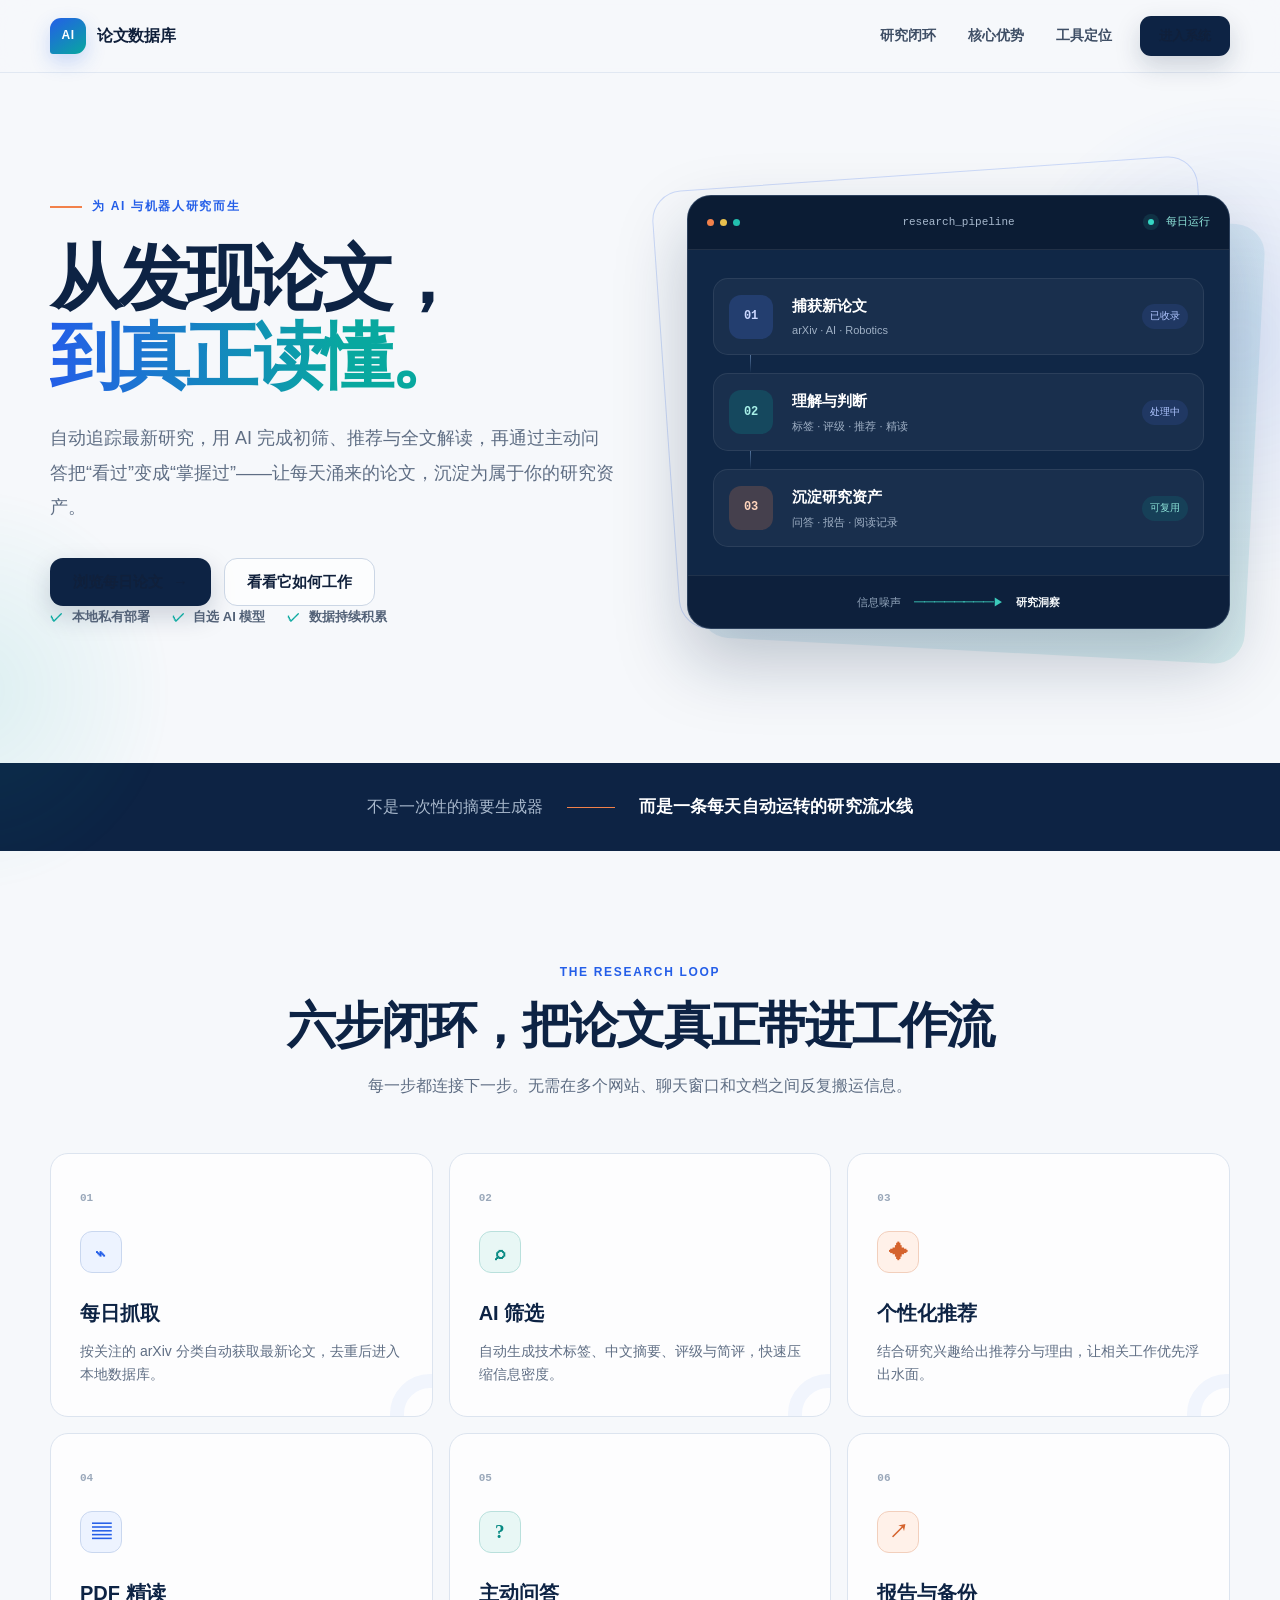
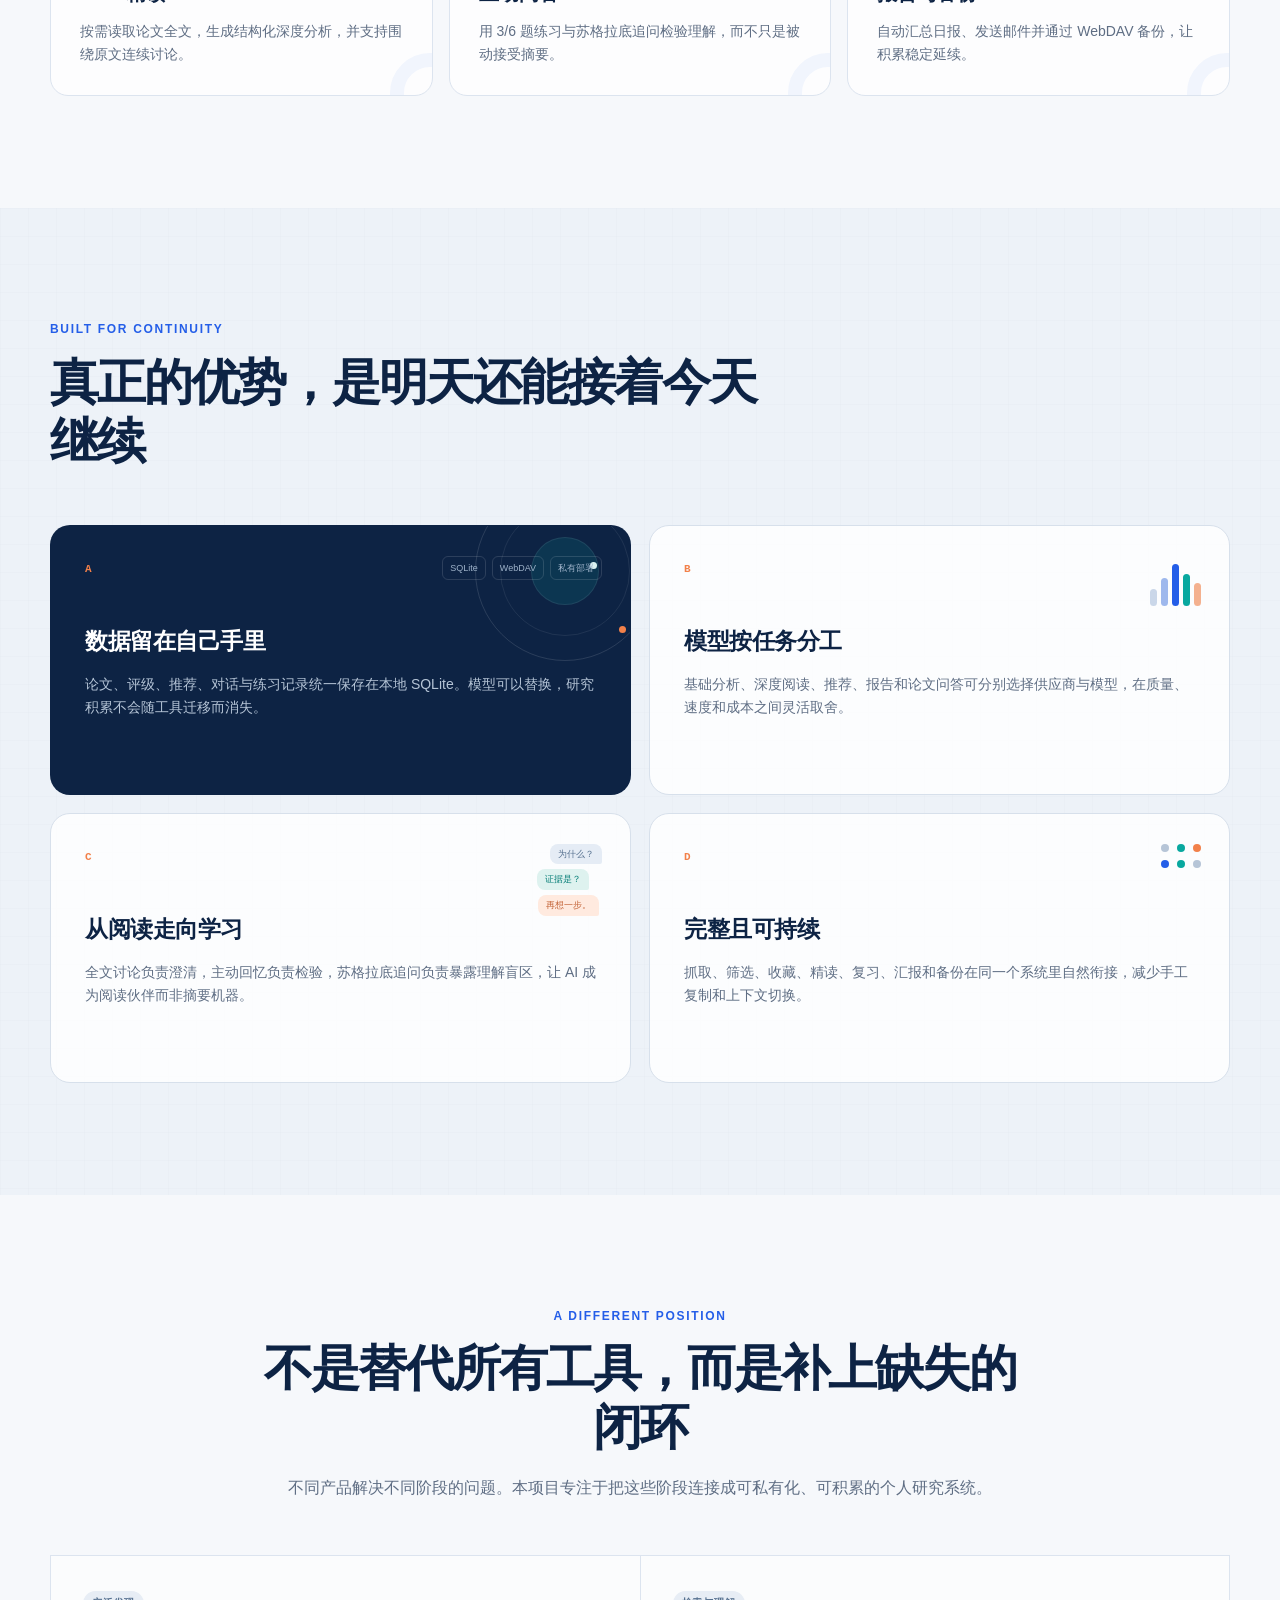
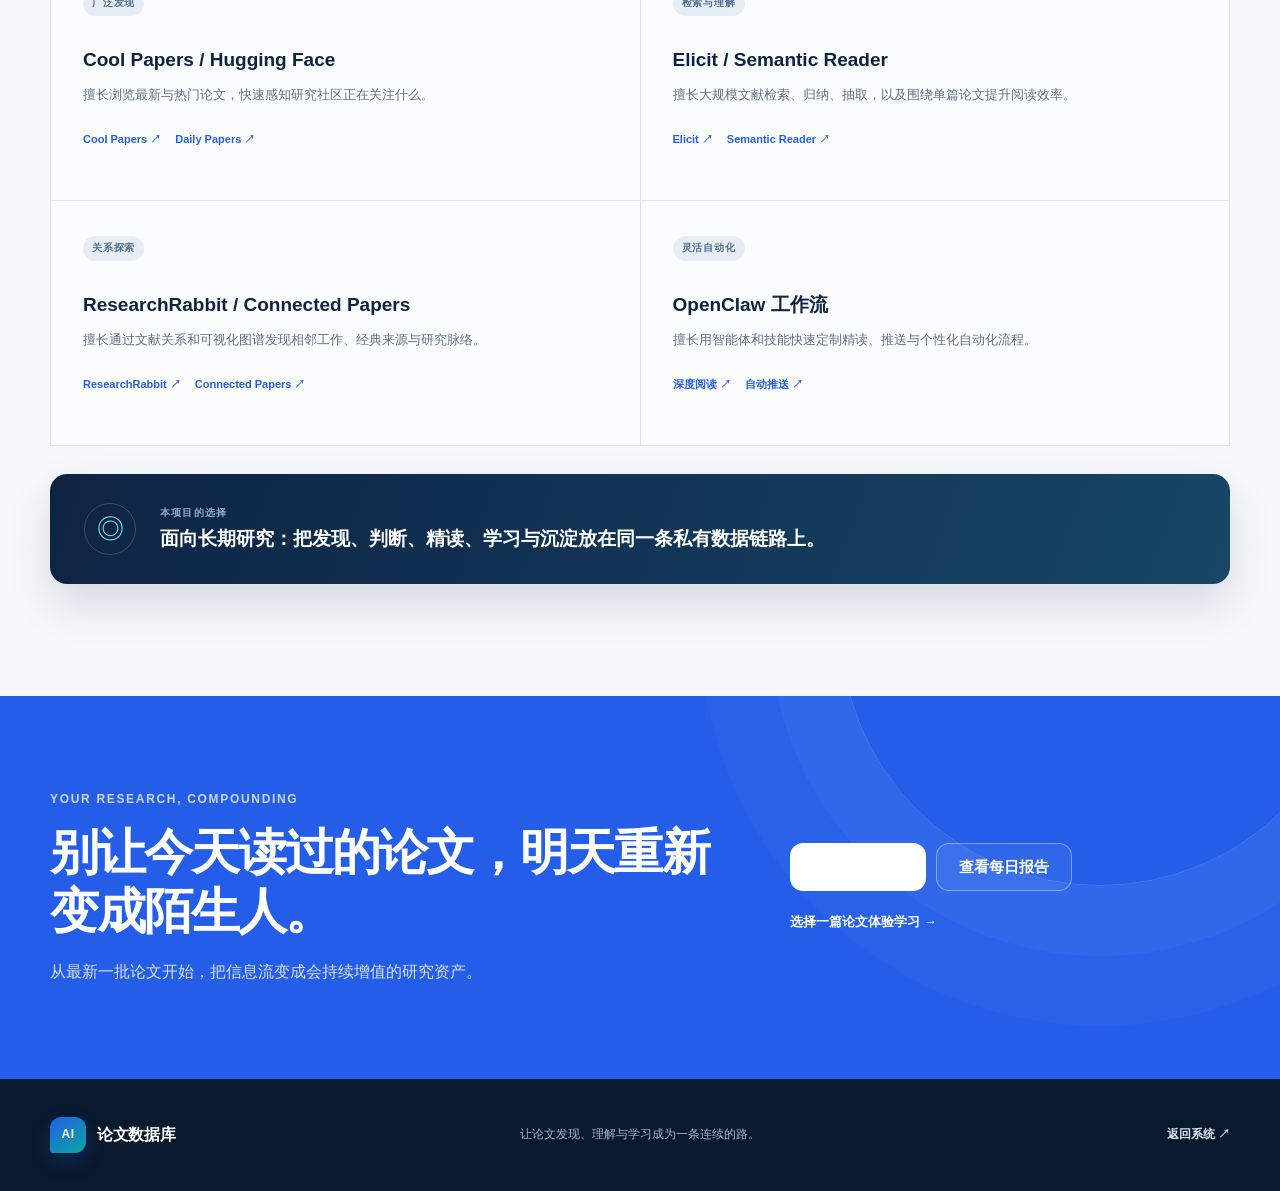
==== templates/about.html @ 701b0af3 "新增双版本项目宣传页" ====
<!DOCTYPE html>
<html lang="zh-CN">
<head>
    <meta charset="UTF-8">
    <meta name="viewport" content="width=device-width, initial-scale=1.0">
    <meta name="description" content="AI 论文数据库：从每日论文发现、AI 筛选到 PDF 精读与主动学习的私有研究工作流。">
    <title>项目介绍 - AI 论文数据库</title>
    <link rel="stylesheet" href="/static/promo.css">
</head>
<body class="promo-body promo-public">
    <a class="promo-skip-link" href="#promo-main">跳到主要内容</a>
    <div class="promo-ambient promo-ambient-one" aria-hidden="true"></div>
    <div class="promo-ambient promo-ambient-two" aria-hidden="true"></div>

    <header class="promo-topbar">
        <div class="promo-shell promo-topbar-inner">
            <a class="promo-brand" href="/" aria-label="返回 AI 论文数据库首页">
                <span class="promo-brand-mark" aria-hidden="true">AI</span>
                <span>论文数据库</span>
            </a>
            <nav class="promo-nav" aria-label="项目介绍导航">
                <a href="#workflow">研究闭环</a>
                <a href="#advantages">核心优势</a>
                <a href="#landscape">工具定位</a>
            </nav>
            <a class="promo-button promo-button-small promo-button-primary" href="/">进入系统</a>
        </div>
    </header>

    <main id="promo-main">
        <section class="promo-hero promo-shell">
            <div class="promo-hero-copy">
                <p class="promo-eyebrow"><span></span> 为 AI 与机器人研究而生</p>
                <h1>从发现论文，<br><span>到真正读懂。</span></h1>
                <p class="promo-hero-lead">
                    自动追踪最新研究，用 AI 完成初筛、推荐与全文解读，再通过主动问答把“看过”变成“掌握过”——让每天涌来的论文，沉淀为属于你的研究资产。
                </p>
                <div class="promo-actions">
                    <a class="promo-button promo-button-primary" href="/">浏览每日论文 <span aria-hidden="true">→</span></a>
                    <a class="promo-button promo-button-ghost" href="#workflow">看看它如何工作</a>
                </div>
                <ul class="promo-proof-list" aria-label="项目特点">
                    <li><span aria-hidden="true">✓</span> 本地私有部署</li>
                    <li><span aria-hidden="true">✓</span> 自选 AI 模型</li>
                    <li><span aria-hidden="true">✓</span> 数据持续积累</li>
                </ul>
            </div>

            <div class="promo-hero-visual" aria-label="论文从信息流转化为研究资产的流程示意图">
                <div class="promo-console">
                    <div class="promo-console-head">
                        <span class="promo-console-dots" aria-hidden="true"><i></i><i></i><i></i></span>
                        <span>research_pipeline</span>
                        <span class="promo-live"><i></i> 每日运行</span>
                    </div>
                    <div class="promo-console-body">
                        <div class="promo-signal-row">
                            <span class="promo-signal-icon">01</span>
                            <div><strong>捕获新论文</strong><small>arXiv · AI · Robotics</small></div>
                            <span class="promo-signal-state">已收录</span>
                        </div>
                        <div class="promo-flow-line" aria-hidden="true"></div>
                        <div class="promo-signal-row">
                            <span class="promo-signal-icon promo-signal-icon-teal">02</span>
                            <div><strong>理解与判断</strong><small>标签 · 评级 · 推荐 · 精读</small></div>
                            <span class="promo-signal-state">处理中</span>
                        </div>
                        <div class="promo-flow-line" aria-hidden="true"></div>
                        <div class="promo-signal-row">
                            <span class="promo-signal-icon promo-signal-icon-orange">03</span>
                            <div><strong>沉淀研究资产</strong><small>问答 · 报告 · 阅读记录</small></div>
                            <span class="promo-signal-state promo-signal-ready">可复用</span>
                        </div>
                    </div>
                    <div class="promo-console-foot">
                        <span>信息噪声</span>
                        <span class="promo-console-arrow" aria-hidden="true">━━━━━━━━▶</span>
                        <strong>研究洞察</strong>
                    </div>
                </div>
            </div>
        </section>

        <section class="promo-strip" aria-label="系统能力概览">
            <div class="promo-shell promo-strip-inner">
                <p>不是一次性的摘要生成器</p>
                <span aria-hidden="true"></span>
                <strong>而是一条每天自动运转的研究流水线</strong>
            </div>
        </section>

        <section class="promo-section promo-shell" id="workflow">
            <div class="promo-section-heading">
                <p class="promo-kicker">THE RESEARCH LOOP</p>
                <h2>六步闭环，把论文真正带进工作流</h2>
                <p>每一步都连接下一步。无需在多个网站、聊天窗口和文档之间反复搬运信息。</p>
            </div>
            <ol class="promo-workflow">
                <li class="promo-workflow-card">
                    <span class="promo-step-number">01</span>
                    <span class="promo-step-icon" aria-hidden="true">⌁</span>
                    <h3>每日抓取</h3>
                    <p>按关注的 arXiv 分类自动获取最新论文，去重后进入本地数据库。</p>
                </li>
                <li class="promo-workflow-card">
                    <span class="promo-step-number">02</span>
                    <span class="promo-step-icon" aria-hidden="true">⌕</span>
                    <h3>AI 筛选</h3>
                    <p>自动生成技术标签、中文摘要、评级与简评，快速压缩信息密度。</p>
                </li>
                <li class="promo-workflow-card">
                    <span class="promo-step-number">03</span>
                    <span class="promo-step-icon" aria-hidden="true">✦</span>
                    <h3>个性化推荐</h3>
                    <p>结合研究兴趣给出推荐分与理由，让相关工作优先浮出水面。</p>
                </li>
                <li class="promo-workflow-card">
                    <span class="promo-step-number">04</span>
                    <span class="promo-step-icon" aria-hidden="true">▤</span>
                    <h3>PDF 精读</h3>
                    <p>按需读取论文全文，生成结构化深度分析，并支持围绕原文连续讨论。</p>
                </li>
                <li class="promo-workflow-card">
                    <span class="promo-step-number">05</span>
                    <span class="promo-step-icon" aria-hidden="true">?</span>
                    <h3>主动问答</h3>
                    <p>用 3/6 题练习与苏格拉底追问检验理解，而不只是被动接受摘要。</p>
                </li>
                <li class="promo-workflow-card">
                    <span class="promo-step-number">06</span>
                    <span class="promo-step-icon" aria-hidden="true">↗</span>
                    <h3>报告与备份</h3>
                    <p>自动汇总日报、发送邮件并通过 WebDAV 备份，让积累稳定延续。</p>
                </li>
            </ol>
        </section>

        <section class="promo-section promo-section-tint" id="advantages">
            <div class="promo-shell">
                <div class="promo-section-heading promo-section-heading-left">
                    <p class="promo-kicker">BUILT FOR CONTINUITY</p>
                    <h2>真正的优势，是明天还能接着今天继续</h2>
                </div>
                <div class="promo-advantage-grid">
                    <article class="promo-advantage-card promo-advantage-featured">
                        <span class="promo-card-index">A</span>
                        <div class="promo-card-orbit" aria-hidden="true"><i></i><i></i><i></i></div>
                        <h3>数据留在自己手里</h3>
                        <p>论文、评级、推荐、对话与练习记录统一保存在本地 SQLite。模型可以替换，研究积累不会随工具迁移而消失。</p>
                        <div class="promo-mini-tags"><span>SQLite</span><span>WebDAV</span><span>私有部署</span></div>
                    </article>
                    <article class="promo-advantage-card">
                        <span class="promo-card-index">B</span>
                        <h3>模型按任务分工</h3>
                        <p>基础分析、深度阅读、推荐、报告和论文问答可分别选择供应商与模型，在质量、速度和成本之间灵活取舍。</p>
                        <div class="promo-meter" aria-hidden="true"><i></i><i></i><i></i><i></i><i></i></div>
                    </article>
                    <article class="promo-advantage-card">
                        <span class="promo-card-index">C</span>
                        <h3>从阅读走向学习</h3>
                        <p>全文讨论负责澄清，主动回忆负责检验，苏格拉底追问负责暴露理解盲区，让 AI 成为阅读伙伴而非摘要机器。</p>
                        <div class="promo-dialogue" aria-hidden="true"><span>为什么？</span><span>证据是？</span><span>再想一步。</span></div>
                    </article>
                    <article class="promo-advantage-card">
                        <span class="promo-card-index">D</span>
                        <h3>完整且可持续</h3>
                        <p>抓取、筛选、收藏、精读、复习、汇报和备份在同一个系统里自然衔接，减少手工复制和上下文切换。</p>
                        <div class="promo-loop-dots" aria-hidden="true"><i></i><i></i><i></i><i></i><i></i><i></i></div>
                    </article>
                </div>
            </div>
        </section>

        <section class="promo-section promo-shell" id="landscape">
            <div class="promo-section-heading">
                <p class="promo-kicker">A DIFFERENT POSITION</p>
                <h2>不是替代所有工具，而是补上缺失的闭环</h2>
                <p>不同产品解决不同阶段的问题。本项目专注于把这些阶段连接成可私有化、可积累的个人研究系统。</p>
            </div>
            <div class="promo-landscape-grid">
                <article class="promo-landscape-card">
                    <span class="promo-landscape-label">广泛发现</span>
                    <h3>Cool Papers / Hugging Face</h3>
                    <p>擅长浏览最新与热门论文，快速感知研究社区正在关注什么。</p>
                    <div class="promo-source-links">
                        <a href="https://github.com/bojone/papers.cool" target="_blank" rel="noopener noreferrer">Cool Papers ↗</a>
                        <a href="https://huggingface.co/papers" target="_blank" rel="noopener noreferrer">Daily Papers ↗</a>
                    </div>
                </article>
                <article class="promo-landscape-card">
                    <span class="promo-landscape-label">检索与理解</span>
                    <h3>Elicit / Semantic Reader</h3>
                    <p>擅长大规模文献检索、归纳、抽取，以及围绕单篇论文提升阅读效率。</p>
                    <div class="promo-source-links">
                        <a href="https://elicit.com/" target="_blank" rel="noopener noreferrer">Elicit ↗</a>
                        <a href="https://www.semanticscholar.org/product/semantic-reader" target="_blank" rel="noopener noreferrer">Semantic Reader ↗</a>
                    </div>
                </article>
                <article class="promo-landscape-card">
                    <span class="promo-landscape-label">关系探索</span>
                    <h3>ResearchRabbit / Connected Papers</h3>
                    <p>擅长通过文献关系和可视化图谱发现相邻工作、经典来源与研究脉络。</p>
                    <div class="promo-source-links">
                        <a href="https://www.researchrabbit.ai/features" target="_blank" rel="noopener noreferrer">ResearchRabbit ↗</a>
                        <a href="https://www.connectedpapers.com/about" target="_blank" rel="noopener noreferrer">Connected Papers ↗</a>
                    </div>
                </article>
                <article class="promo-landscape-card">
                    <span class="promo-landscape-label">灵活自动化</span>
                    <h3>OpenClaw 工作流</h3>
                    <p>擅长用智能体和技能快速定制精读、推送与个性化自动化流程。</p>
                    <div class="promo-source-links">
                        <a href="https://github.com/flashfoxer/openclaw-paper-reading" target="_blank" rel="noopener noreferrer">深度阅读 ↗</a>
                        <a href="https://github.com/henry-y/openclaw-paper-tools" target="_blank" rel="noopener noreferrer">自动推送 ↗</a>
                    </div>
                </article>
            </div>
            <div class="promo-positioning">
                <div class="promo-positioning-mark" aria-hidden="true">◎</div>
                <div>
                    <p>本项目的选择</p>
                    <h3>面向长期研究：把发现、判断、精读、学习与沉淀放在同一条私有数据链路上。</h3>
                </div>
            </div>
        </section>

        <section class="promo-final-cta">
            <div class="promo-shell promo-final-cta-inner">
                <div>
                    <p class="promo-kicker">YOUR RESEARCH, COMPOUNDING</p>
                    <h2>别让今天读过的论文，明天重新变成陌生人。</h2>
                    <p>从最新一批论文开始，把信息流变成会持续增值的研究资产。</p>
                </div>
                <div class="promo-final-actions">
                    <a class="promo-button promo-button-light" href="/">进入每日论文</a>
                    <a class="promo-button promo-button-outline-light" href="/reports">查看每日报告</a>
                    <a class="promo-text-link" href="/browse">选择一篇论文体验学习 <span aria-hidden="true">→</span></a>
                </div>
            </div>
        </section>
    </main>

    <footer class="promo-footer">
        <div class="promo-shell promo-footer-inner">
            <a class="promo-brand" href="/">
                <span class="promo-brand-mark" aria-hidden="true">AI</span>
                <span>论文数据库</span>
            </a>
            <p>让论文发现、理解与学习成为一条连续的路。</p>
            <a href="/">返回系统 <span aria-hidden="true">↗</span></a>
        </div>
    </footer>
</body>
</html>
---- static/promo.css ----
.promo-body {
    --promo-navy: #0d2344;
    --promo-blue: #245ee8;
    --promo-teal: #08a89f;
    --promo-orange: #f2814a;
    --promo-ink: #10203b;
    --promo-muted: #5f6e84;
    --promo-line: #dce4ef;
    --promo-paper: #f6f8fb;
    --promo-white: #ffffff;
    margin: 0;
    color: var(--promo-ink);
    background: var(--promo-paper);
    font-family: Inter, ui-sans-serif, -apple-system, BlinkMacSystemFont, "Segoe UI", "PingFang SC", "Microsoft YaHei", sans-serif;
    line-height: 1.65;
    -webkit-font-smoothing: antialiased;
    overflow-x: hidden;
    scroll-behavior: smooth;
}

.promo-body *,
.promo-body *::before,
.promo-body *::after {
    box-sizing: border-box;
}

.promo-body h1,
.promo-body h2,
.promo-body h3,
.promo-body p,
.promo-body ol,
.promo-body ul {
    margin-top: 0;
}

.promo-body a {
    color: inherit;
}

.promo-shell {
    width: min(1180px, calc(100% - 48px));
    margin-inline: auto;
}

.promo-skip-link {
    position: fixed;
    z-index: 100;
    top: 10px;
    left: 10px;
    padding: 10px 16px;
    border-radius: 10px;
    color: #fff;
    background: var(--promo-navy);
    transform: translateY(-160%);
    transition: transform 0.2s ease;
}

.promo-skip-link:focus {
    transform: translateY(0);
}

.promo-body a:focus-visible,
.promo-body button:focus-visible {
    outline: 3px solid rgba(36, 94, 232, 0.42);
    outline-offset: 3px;
}

.promo-ambient {
    position: absolute;
    z-index: 0;
    border-radius: 999px;
    pointer-events: none;
    filter: blur(4px);
}

.promo-ambient-one {
    width: 520px;
    height: 520px;
    top: 80px;
    right: -220px;
    background: radial-gradient(circle, rgba(36, 94, 232, 0.11), transparent 67%);
}

.promo-ambient-two {
    width: 420px;
    height: 420px;
    top: 480px;
    left: -240px;
    background: radial-gradient(circle, rgba(8, 168, 159, 0.10), transparent 68%);
}

.promo-topbar {
    position: sticky;
    z-index: 20;
    top: 0;
    border-bottom: 1px solid rgba(220, 228, 239, 0.82);
    background: rgba(246, 248, 251, 0.88);
    backdrop-filter: blur(16px);
}

.promo-topbar-inner {
    min-height: 72px;
    display: flex;
    align-items: center;
    justify-content: space-between;
    gap: 28px;
}

.promo-brand {
    display: inline-flex;
    align-items: center;
    gap: 11px;
    color: var(--promo-navy);
    text-decoration: none;
    font-size: 16px;
    font-weight: 800;
    letter-spacing: -0.02em;
}

.promo-brand-mark {
    display: grid;
    width: 36px;
    height: 36px;
    place-items: center;
    border-radius: 11px 11px 11px 3px;
    color: #fff;
    background: linear-gradient(145deg, var(--promo-blue), var(--promo-teal));
    box-shadow: 0 8px 20px rgba(36, 94, 232, 0.22);
    font-size: 12px;
    letter-spacing: 0.04em;
}

.promo-nav {
    display: flex;
    align-items: center;
    gap: 32px;
    margin-left: auto;
}

.promo-nav a {
    color: #3e4e65;
    text-decoration: none;
    font-size: 14px;
    font-weight: 650;
}

.promo-nav a:hover {
    color: var(--promo-blue);
}

.promo-button {
    display: inline-flex;
    min-height: 48px;
    align-items: center;
    justify-content: center;
    gap: 10px;
    padding: 0 22px;
    border: 1px solid transparent;
    border-radius: 13px;
    text-decoration: none;
    font-size: 15px;
    font-weight: 750;
    transition: transform 0.2s ease, box-shadow 0.2s ease, background 0.2s ease;
}

.promo-button:hover {
    transform: translateY(-2px);
}

.promo-button-small {
    min-height: 40px;
    padding-inline: 18px;
    border-radius: 11px;
    font-size: 13px;
}

.promo-button-primary {
    color: #fff;
    background: var(--promo-navy);
    box-shadow: 0 10px 26px rgba(13, 35, 68, 0.18);
}

.promo-button-primary:hover {
    background: #16345f;
    box-shadow: 0 14px 30px rgba(13, 35, 68, 0.24);
}

.promo-button-ghost {
    border-color: #cbd6e5;
    color: var(--promo-navy);
    background: rgba(255, 255, 255, 0.72);
}

.promo-button-ghost:hover {
    border-color: #aebfd5;
    background: #fff;
}

.promo-hero {
    position: relative;
    z-index: 1;
    min-height: 690px;
    display: grid;
    grid-template-columns: minmax(0, 1.02fr) minmax(420px, 0.98fr);
    align-items: center;
    gap: 72px;
    padding-block: 92px 104px;
}

.promo-eyebrow,
.promo-kicker {
    color: var(--promo-blue);
    font-size: 12px;
    font-weight: 850;
    letter-spacing: 0.14em;
    text-transform: uppercase;
}

.promo-eyebrow {
    display: flex;
    align-items: center;
    gap: 10px;
    margin-bottom: 24px;
}

.promo-eyebrow span {
    width: 32px;
    height: 2px;
    background: var(--promo-orange);
}

.promo-hero h1 {
    margin-bottom: 26px;
    color: var(--promo-navy);
    font-size: clamp(48px, 5.6vw, 78px);
    line-height: 1.08;
    letter-spacing: -0.055em;
}

.promo-hero h1 span {
    color: transparent;
    background: linear-gradient(92deg, var(--promo-blue), var(--promo-teal) 72%);
    background-clip: text;
    -webkit-background-clip: text;
}

.promo-hero-lead {
    max-width: 630px;
    margin-bottom: 34px;
    color: var(--promo-muted);
    font-size: 18px;
    line-height: 1.9;
}

.promo-actions {
    display: flex;
    flex-wrap: wrap;
    gap: 13px;
}

.promo-proof-list {
    display: flex;
    flex-wrap: wrap;
    gap: 22px;
    margin: 28px 0 0;
    padding: 0;
    color: #526177;
    list-style: none;
    font-size: 13px;
    font-weight: 650;
}

.promo-proof-list span {
    margin-right: 5px;
    color: var(--promo-teal);
}

.promo-hero-visual {
    position: relative;
}

.promo-hero-visual::before,
.promo-hero-visual::after {
    content: "";
    position: absolute;
    z-index: -1;
    border-radius: 30px;
    transform: rotate(-4deg);
}

.promo-hero-visual::before {
    inset: -22px 18px 18px -22px;
    border: 1px solid rgba(36, 94, 232, 0.20);
}

.promo-hero-visual::after {
    inset: 16px -25px -21px 22px;
    background: linear-gradient(140deg, rgba(36, 94, 232, 0.08), rgba(8, 168, 159, 0.12));
    transform: rotate(3deg);
}

.promo-console {
    overflow: hidden;
    border: 1px solid rgba(255, 255, 255, 0.12);
    border-radius: 24px;
    color: #fff;
    background: #102746;
    box-shadow: 0 32px 70px rgba(13, 35, 68, 0.25);
}

.promo-console-head {
    min-height: 54px;
    display: grid;
    grid-template-columns: 1fr auto 1fr;
    align-items: center;
    padding: 0 19px;
    border-bottom: 1px solid rgba(255, 255, 255, 0.09);
    color: #a8b9ce;
    background: #0b1c34;
    font-family: ui-monospace, SFMono-Regular, Menlo, Consolas, monospace;
    font-size: 11px;
}

.promo-console-dots {
    display: flex;
    gap: 6px;
}

.promo-console-dots i {
    width: 7px;
    height: 7px;
    border-radius: 50%;
    background: #f2814a;
}

.promo-console-dots i:nth-child(2) { background: #e8c04e; }
.promo-console-dots i:nth-child(3) { background: #22bfae; }

.promo-live {
    justify-self: end;
    color: #8ee3d9;
}

.promo-live i {
    display: inline-block;
    width: 6px;
    height: 6px;
    margin-right: 5px;
    border-radius: 50%;
    background: #35d6c3;
    box-shadow: 0 0 0 5px rgba(53, 214, 195, 0.11);
    animation: promo-pulse 2s ease-out infinite;
}

@keyframes promo-pulse {
    50% { box-shadow: 0 0 0 9px rgba(53, 214, 195, 0); }
}

.promo-console-body {
    padding: 28px 25px;
}

.promo-signal-row {
    display: grid;
    grid-template-columns: 48px 1fr auto;
    align-items: center;
    gap: 15px;
    padding: 15px;
    border: 1px solid rgba(255, 255, 255, 0.08);
    border-radius: 15px;
    background: rgba(255, 255, 255, 0.04);
}

.promo-signal-icon {
    display: grid;
    width: 44px;
    height: 44px;
    place-items: center;
    border-radius: 12px;
    color: #cbd8ff;
    background: rgba(76, 119, 243, 0.20);
    font-family: ui-monospace, monospace;
    font-size: 12px;
    font-weight: 800;
}

.promo-signal-icon-teal { color: #a8f0e8; background: rgba(8, 168, 159, 0.20); }
.promo-signal-icon-orange { color: #ffd5bd; background: rgba(242, 129, 74, 0.20); }

.promo-signal-row strong,
.promo-signal-row small {
    display: block;
}

.promo-signal-row strong {
    margin-bottom: 3px;
    font-size: 15px;
}

.promo-signal-row small {
    color: #9fb0c5;
    font-size: 11px;
}

.promo-signal-state {
    padding: 4px 8px;
    border-radius: 999px;
    color: #afc5ff;
    background: rgba(76, 119, 243, 0.13);
    font-size: 10px;
}

.promo-signal-ready {
    color: #8ee3d9;
    background: rgba(8, 168, 159, 0.14);
}

.promo-flow-line {
    width: 1px;
    height: 18px;
    margin-left: 37px;
    background: linear-gradient(#53739c, transparent);
}

.promo-console-foot {
    display: flex;
    align-items: center;
    justify-content: center;
    gap: 13px;
    padding: 17px 20px;
    border-top: 1px solid rgba(255, 255, 255, 0.08);
    color: #93a6bc;
    background: rgba(5, 17, 34, 0.28);
    font-size: 11px;
}

.promo-console-foot strong { color: #f7fafc; }
.promo-console-arrow { color: #3ccabb; letter-spacing: -0.1em; }

.promo-strip {
    color: #fff;
    background: var(--promo-navy);
}

.promo-strip-inner {
    min-height: 88px;
    display: flex;
    align-items: center;
    justify-content: center;
    gap: 24px;
    text-align: center;
}

.promo-strip-inner p { margin-bottom: 0; color: #a9b9cd; }
.promo-strip-inner span { width: 48px; height: 1px; background: var(--promo-orange); }
.promo-strip-inner strong { font-size: 17px; letter-spacing: 0.01em; }

.promo-section {
    padding-block: 112px;
}

.promo-section-tint {
    position: relative;
    background: #edf2f8;
}

.promo-section-tint::before {
    content: "";
    position: absolute;
    inset: 0;
    opacity: 0.38;
    background-image: linear-gradient(rgba(13, 35, 68, 0.035) 1px, transparent 1px), linear-gradient(90deg, rgba(13, 35, 68, 0.035) 1px, transparent 1px);
    background-size: 28px 28px;
    pointer-events: none;
}

.promo-section-tint > .promo-shell { position: relative; }

.promo-section-heading {
    max-width: 760px;
    margin: 0 auto 54px;
    text-align: center;
}

.promo-section-heading-left {
    max-width: 720px;
    margin-left: 0;
    text-align: left;
}

.promo-kicker {
    margin-bottom: 13px;
}

.promo-section-heading h2,
.promo-final-cta h2 {
    margin-bottom: 18px;
    color: var(--promo-navy);
    font-size: clamp(32px, 4vw, 49px);
    line-height: 1.2;
    letter-spacing: -0.04em;
}

.promo-section-heading > p:last-child {
    margin-bottom: 0;
    color: var(--promo-muted);
    font-size: 16px;
}

.promo-workflow {
    display: grid;
    grid-template-columns: repeat(3, 1fr);
    gap: 16px;
    margin: 0;
    padding: 0;
    list-style: none;
    counter-reset: promo-step;
}

.promo-workflow-card {
    position: relative;
    min-height: 255px;
    overflow: hidden;
    padding: 29px;
    border: 1px solid var(--promo-line);
    border-radius: 18px;
    background: rgba(255, 255, 255, 0.78);
    transition: transform 0.2s ease, border-color 0.2s ease, box-shadow 0.2s ease;
}

.promo-workflow-card:hover {
    z-index: 1;
    border-color: rgba(36, 94, 232, 0.32);
    transform: translateY(-5px);
    box-shadow: 0 18px 38px rgba(27, 53, 87, 0.09);
}

.promo-workflow-card::after {
    content: "";
    position: absolute;
    width: 80px;
    height: 80px;
    right: -38px;
    bottom: -38px;
    border: 14px solid rgba(36, 94, 232, 0.05);
    border-radius: 50%;
}

.promo-step-number {
    color: #9aa8ba;
    font-family: ui-monospace, SFMono-Regular, Menlo, monospace;
    font-size: 11px;
    font-weight: 750;
}

.promo-step-icon {
    display: grid;
    width: 42px;
    height: 42px;
    margin: 22px 0 24px;
    place-items: center;
    border: 1px solid #c9d7ef;
    border-radius: 12px;
    color: var(--promo-blue);
    background: #edf3ff;
    font-family: Georgia, serif;
    font-size: 19px;
    font-weight: 700;
}

.promo-workflow-card:nth-child(3n+2) .promo-step-icon { color: #078a83; border-color: #b9e0dc; background: #e8f7f5; }
.promo-workflow-card:nth-child(3n) .promo-step-icon { color: #d5632d; border-color: #f2cfbc; background: #fff1e9; }

.promo-workflow-card h3 {
    margin-bottom: 10px;
    color: var(--promo-navy);
    font-size: 20px;
}

.promo-workflow-card p {
    margin-bottom: 0;
    color: var(--promo-muted);
    font-size: 14px;
}

.promo-advantage-grid {
    display: grid;
    grid-template-columns: repeat(2, 1fr);
    gap: 18px;
}

.promo-advantage-card {
    position: relative;
    min-height: 270px;
    overflow: hidden;
    padding: 34px;
    border: 1px solid #d7e0eb;
    border-radius: 20px;
    background: rgba(255, 255, 255, 0.84);
}

.promo-advantage-featured {
    color: #fff;
    border-color: transparent;
    background: var(--promo-navy);
}

.promo-card-index {
    display: block;
    margin-bottom: 45px;
    color: var(--promo-orange);
    font-family: ui-monospace, SFMono-Regular, monospace;
    font-size: 11px;
    font-weight: 800;
}

.promo-advantage-card h3 {
    position: relative;
    margin-bottom: 12px;
    color: var(--promo-navy);
    font-size: 23px;
    letter-spacing: -0.02em;
}

.promo-advantage-card p {
    position: relative;
    max-width: 590px;
    margin-bottom: 0;
    color: var(--promo-muted);
    font-size: 14px;
}

.promo-advantage-featured h3 { color: #fff; }
.promo-advantage-featured p { color: #b5c4d6; }

.promo-card-orbit {
    position: absolute;
    width: 180px;
    height: 180px;
    top: -45px;
    right: -25px;
    border: 1px solid rgba(255, 255, 255, 0.12);
    border-radius: 50%;
}

.promo-card-orbit::before,
.promo-card-orbit::after {
    content: "";
    position: absolute;
    border: 1px solid rgba(255, 255, 255, 0.08);
    border-radius: 50%;
}

.promo-card-orbit::before { inset: 24px; }
.promo-card-orbit::after { inset: 55px; background: rgba(8, 168, 159, 0.15); }

.promo-card-orbit i {
    position: absolute;
    width: 7px;
    height: 7px;
    border-radius: 50%;
    background: var(--promo-teal);
}

.promo-card-orbit i:nth-child(1) { top: 36px; left: 21px; }
.promo-card-orbit i:nth-child(2) { right: 28px; bottom: 27px; background: var(--promo-orange); }
.promo-card-orbit i:nth-child(3) { top: 80px; right: 57px; background: #fff; }

.promo-mini-tags,
.promo-dialogue,
.promo-loop-dots,
.promo-meter {
    position: absolute;
    right: 28px;
    top: 30px;
}

.promo-mini-tags {
    display: flex;
    gap: 6px;
}

.promo-mini-tags span {
    padding: 4px 7px;
    border: 1px solid rgba(255, 255, 255, 0.13);
    border-radius: 6px;
    color: #9fb3ca;
    font-size: 9px;
}

.promo-meter {
    display: flex;
    align-items: end;
    gap: 4px;
    height: 50px;
}

.promo-meter i { width: 7px; height: 17px; border-radius: 4px; background: #cad7e9; }
.promo-meter i:nth-child(2) { height: 28px; background: #9eb8ed; }
.promo-meter i:nth-child(3) { height: 42px; background: var(--promo-blue); }
.promo-meter i:nth-child(4) { height: 32px; background: var(--promo-teal); }
.promo-meter i:nth-child(5) { height: 23px; background: #f4b18f; }

.promo-dialogue {
    display: flex;
    flex-direction: column;
    align-items: end;
    gap: 5px;
}

.promo-dialogue span {
    padding: 3px 8px;
    border-radius: 8px 8px 2px 8px;
    color: #55708f;
    background: #e5ecf5;
    font-size: 9px;
}

.promo-dialogue span:nth-child(2) { margin-right: 13px; color: #087f78; background: #def2ef; }
.promo-dialogue span:nth-child(3) { margin-right: 3px; color: #c15f32; background: #ffeadf; }

.promo-loop-dots {
    display: grid;
    grid-template-columns: repeat(3, 8px);
    gap: 8px;
}

.promo-loop-dots i { width: 8px; height: 8px; border-radius: 50%; background: #b6c5d7; }
.promo-loop-dots i:nth-child(2), .promo-loop-dots i:nth-child(5) { background: var(--promo-teal); }
.promo-loop-dots i:nth-child(3) { background: var(--promo-orange); }
.promo-loop-dots i:nth-child(4) { background: var(--promo-blue); }

.promo-landscape-grid {
    display: grid;
    grid-template-columns: repeat(2, 1fr);
    border-top: 1px solid var(--promo-line);
    border-left: 1px solid var(--promo-line);
}

.promo-landscape-card {
    min-height: 245px;
    padding: 32px;
    border-right: 1px solid var(--promo-line);
    border-bottom: 1px solid var(--promo-line);
    background: rgba(255, 255, 255, 0.56);
}

.promo-landscape-label {
    display: inline-block;
    margin-bottom: 28px;
    padding: 4px 9px;
    border-radius: 999px;
    color: #55708f;
    background: #e7edf5;
    font-size: 10px;
    font-weight: 800;
    letter-spacing: 0.08em;
}

.promo-landscape-card h3 {
    margin-bottom: 9px;
    color: var(--promo-navy);
    font-size: 19px;
}

.promo-landscape-card p {
    color: var(--promo-muted);
    font-size: 13px;
}

.promo-source-links {
    display: flex;
    flex-wrap: wrap;
    gap: 14px;
    margin-top: 24px;
}

.promo-source-links a {
    color: var(--promo-blue);
    text-decoration: none;
    font-size: 11px;
    font-weight: 750;
}

.promo-source-links a:hover { text-decoration: underline; }

.promo-positioning {
    display: grid;
    grid-template-columns: auto 1fr;
    align-items: center;
    gap: 24px;
    margin-top: 28px;
    padding: 29px 34px;
    border-radius: 17px;
    color: #fff;
    background: linear-gradient(110deg, var(--promo-navy), #174667);
    box-shadow: 0 20px 44px rgba(13, 35, 68, 0.14);
}

.promo-positioning-mark {
    display: grid;
    width: 52px;
    height: 52px;
    place-items: center;
    border: 1px solid rgba(255, 255, 255, 0.18);
    border-radius: 50%;
    color: #79e4d8;
    font-size: 27px;
}

.promo-positioning p {
    margin-bottom: 3px;
    color: #91a9c2;
    font-size: 10px;
    font-weight: 800;
    letter-spacing: 0.12em;
    text-transform: uppercase;
}

.promo-positioning h3 {
    margin-bottom: 0;
    font-size: 19px;
    line-height: 1.55;
}

.promo-final-cta {
    position: relative;
    overflow: hidden;
    padding-block: 94px;
    color: #fff;
    background: var(--promo-blue);
}

.promo-final-cta::before {
    content: "";
    position: absolute;
    width: 520px;
    height: 520px;
    top: -330px;
    right: -80px;
    border: 1px solid rgba(255, 255, 255, 0.15);
    border-radius: 50%;
    box-shadow: 0 0 0 70px rgba(255, 255, 255, 0.035), 0 0 0 140px rgba(255, 255, 255, 0.025);
}

.promo-final-cta-inner {
    position: relative;
    display: grid;
    grid-template-columns: 1.2fr 0.8fr;
    align-items: center;
    gap: 80px;
}

.promo-final-cta .promo-kicker { color: #c9d6ff; }
.promo-final-cta h2 { color: #fff; }
.promo-final-cta p:last-child { margin-bottom: 0; color: #d8e1ff; }

.promo-final-actions {
    display: flex;
    flex-wrap: wrap;
    justify-content: flex-start;
    gap: 10px;
}

.promo-button-light {
    color: var(--promo-navy);
    background: #fff;
}

.promo-button-outline-light {
    border-color: rgba(255, 255, 255, 0.38);
    color: #fff;
    background: rgba(255, 255, 255, 0.06);
}

.promo-text-link {
    width: 100%;
    margin-top: 10px;
    color: #e6ebff;
    text-decoration: none;
    font-size: 13px;
    font-weight: 700;
}

.promo-text-link:hover { text-decoration: underline; }

.promo-footer {
    color: #a6b5c8;
    background: #09192e;
}

.promo-footer-inner {
    min-height: 112px;
    display: grid;
    grid-template-columns: 1fr auto 1fr;
    align-items: center;
    gap: 24px;
}

.promo-footer .promo-brand { color: #fff; }
.promo-footer p { margin-bottom: 0; font-size: 12px; }
.promo-footer > .promo-shell > a:last-child { justify-self: end; color: #d9e3ef; text-decoration: none; font-size: 12px; font-weight: 700; }

@media (max-width: 960px) {
    .promo-hero {
        min-height: auto;
        grid-template-columns: 1fr;
        gap: 64px;
        padding-block: 76px 88px;
    }

    .promo-hero-copy { max-width: 760px; }
    .promo-hero-visual { width: min(620px, 100%); margin-inline: auto; }
    .promo-workflow { grid-template-columns: repeat(2, 1fr); }
    .promo-final-cta-inner { grid-template-columns: 1fr; gap: 38px; }
}

@media (max-width: 720px) {
    .promo-shell { width: min(100% - 30px, 1180px); }
    .promo-nav { display: none; }
    .promo-topbar-inner { min-height: 64px; gap: 12px; }
    .promo-brand { font-size: 14px; }
    .promo-brand-mark { width: 32px; height: 32px; }
    .promo-button-small { min-height: 36px; padding-inline: 13px; }
    .promo-hero { padding-block: 62px 74px; }
    .promo-hero h1 { font-size: clamp(43px, 14vw, 61px); }
    .promo-hero-lead { font-size: 16px; }
    .promo-proof-list { gap: 10px 17px; }
    .promo-console-head { grid-template-columns: 1fr 1fr; }
    .promo-console-head > span:nth-child(2) { display: none; }
    .promo-signal-row { grid-template-columns: 42px 1fr; padding: 13px; }
    .promo-signal-state { display: none; }
    .promo-strip-inner { flex-direction: column; gap: 7px; padding-block: 20px; }
    .promo-strip-inner span { width: 1px; height: 18px; }
    .promo-section { padding-block: 78px; }
    .promo-section-heading { margin-bottom: 38px; }
    .promo-section-heading h2, .promo-final-cta h2 { font-size: 34px; }
    .promo-workflow,
    .promo-advantage-grid,
    .promo-landscape-grid { grid-template-columns: 1fr; }
    .promo-workflow-card { min-height: auto; }
    .promo-advantage-card { min-height: 290px; padding: 28px; }
    .promo-mini-tags { display: none; }
    .promo-positioning { grid-template-columns: 1fr; padding: 26px; }
    .promo-final-cta { padding-block: 76px; }
    .promo-final-actions { flex-direction: column; align-items: stretch; }
    .promo-footer-inner { grid-template-columns: 1fr; gap: 10px; padding-block: 28px; text-align: center; }
    .promo-footer .promo-brand { justify-self: center; }
    .promo-footer > .promo-shell > a:last-child { justify-self: center; }
}

@media (max-width: 420px) {
    .promo-actions { flex-direction: column; }
    .promo-button { width: 100%; }
    .promo-proof-list { display: grid; grid-template-columns: 1fr; }
    .promo-console-body { padding: 18px 14px; }
    .promo-signal-row { gap: 10px; }
    .promo-console-foot { gap: 8px; }
    .promo-console-arrow { max-width: 54px; overflow: hidden; }
}

@media (prefers-reduced-motion: reduce) {
    .promo-body { scroll-behavior: auto; }
    .promo-body *,
    .promo-body *::before,
    .promo-body *::after {
        animation-duration: 0.01ms !important;
        animation-iteration-count: 1 !important;
        transition-duration: 0.01ms !important;
    }
}

/* ===== 实验室愿景版 ===== */
.promo-vision {
    --promo-vision-bg: #07111e;
    --promo-vision-panel: #0b1928;
    --promo-vision-panel-soft: #0e2032;
    --promo-vision-line: rgba(159, 184, 207, 0.16);
    --promo-vision-text: #eef7ff;
    --promo-vision-muted: #91a7bb;
    --promo-vision-cyan: #45e0d0;
    --promo-vision-blue: #5d8cff;
    --promo-vision-lime: #c7f36a;
    color: var(--promo-vision-text);
    background: var(--promo-vision-bg);
}

.promo-vision .promo-skip-link {
    color: #07111e;
    background: var(--promo-vision-cyan);
}

.promo-vision a:focus-visible {
    outline-color: rgba(69, 224, 208, 0.65);
}

.promo-vision-topbar {
    position: sticky;
    z-index: 30;
    top: 0;
    border-bottom: 1px solid var(--promo-vision-line);
    background: rgba(7, 17, 30, 0.88);
    backdrop-filter: blur(18px);
}

.promo-vision-topbar-inner {
    min-height: 70px;
    display: flex;
    align-items: center;
    gap: 30px;
}

.promo-vision-brand {
    display: inline-flex;
    align-items: center;
    gap: 10px;
    color: #d7e5f2;
    text-decoration: none;
    font-family: ui-monospace, SFMono-Regular, Menlo, Consolas, monospace;
    font-size: 11px;
    font-weight: 750;
    letter-spacing: 0.08em;
}

.promo-vision-brand-mark {
    display: grid;
    width: 32px;
    height: 32px;
    place-items: center;
    border: 1px solid rgba(69, 224, 208, 0.42);
    border-radius: 4px;
    color: var(--promo-vision-cyan);
    background: rgba(69, 224, 208, 0.06);
    font-size: 13px;
}

.promo-vision-nav {
    display: flex;
    align-items: center;
    gap: 26px;
    margin-left: auto;
}

.promo-vision-nav a {
    color: var(--promo-vision-muted);
    text-decoration: none;
    font-size: 12px;
    font-weight: 650;
}

.promo-vision-nav a:hover { color: var(--promo-vision-cyan); }

.promo-vision-edition {
    padding: 5px 9px;
    border: 1px solid var(--promo-vision-line);
    border-radius: 4px;
    color: #71889e;
    font-family: ui-monospace, SFMono-Regular, monospace;
    font-size: 9px;
    letter-spacing: 0.08em;
}

.promo-vision-hero {
    position: relative;
    min-height: 720px;
    display: grid;
    grid-template-columns: minmax(0, 1.08fr) minmax(430px, 0.92fr);
    align-items: center;
    gap: 76px;
    padding-block: 92px 108px;
}

.promo-vision-hero::before {
    content: "";
    position: absolute;
    z-index: -1;
    width: 760px;
    height: 520px;
    left: -220px;
    top: 65px;
    opacity: 0.46;
    background: radial-gradient(circle, rgba(61, 99, 180, 0.22), transparent 68%);
    pointer-events: none;
}

.promo-status {
    display: inline-flex;
    align-items: center;
    gap: 7px;
    width: max-content;
    padding: 5px 9px;
    border: 1px solid var(--promo-vision-line);
    border-radius: 4px;
    color: #abc0d3;
    background: rgba(255, 255, 255, 0.025);
    font-family: ui-monospace, SFMono-Regular, Menlo, monospace;
    font-size: 9px;
    font-weight: 750;
    letter-spacing: 0.06em;
}

.promo-status i {
    width: 6px;
    height: 6px;
    border-radius: 50%;
    background: currentColor;
    box-shadow: 0 0 10px currentColor;
}

.promo-status-current { color: var(--promo-vision-cyan); border-color: rgba(69, 224, 208, 0.26); background: rgba(69, 224, 208, 0.055); }
.promo-status-next { color: #a9c0ff; border-color: rgba(93, 140, 255, 0.28); background: rgba(93, 140, 255, 0.07); }
.promo-status-vision { color: var(--promo-vision-lime); border-color: rgba(199, 243, 106, 0.25); background: rgba(199, 243, 106, 0.06); }

.promo-vision-hero h1 {
    margin: 25px 0 28px;
    color: #f3f8fd;
    font-size: clamp(47px, 5.1vw, 72px);
    line-height: 1.1;
    letter-spacing: -0.052em;
}

.promo-vision-hero h1 span {
    color: transparent;
    background: linear-gradient(92deg, #a7c7ff, var(--promo-vision-cyan));
    background-clip: text;
    -webkit-background-clip: text;
}

.promo-vision-hero-copy > p {
    max-width: 680px;
    margin-bottom: 34px;
    color: var(--promo-vision-muted);
    font-size: 17px;
    line-height: 1.9;
}

.promo-vision-hero-actions {
    display: flex;
    flex-wrap: wrap;
    gap: 10px;
}

.promo-vision-button {
    display: inline-flex;
    min-height: 47px;
    align-items: center;
    justify-content: center;
    gap: 12px;
    padding: 0 20px;
    border: 1px solid var(--promo-vision-line);
    border-radius: 5px;
    color: #d9e6f1;
    background: rgba(255, 255, 255, 0.025);
    text-decoration: none;
    font-size: 12px;
    font-weight: 750;
    letter-spacing: 0.03em;
    transition: border-color 0.2s ease, color 0.2s ease, transform 0.2s ease;
}

.promo-vision-button:hover {
    border-color: rgba(69, 224, 208, 0.45);
    color: #fff;
    transform: translateY(-2px);
}

.promo-vision-button-primary {
    border-color: var(--promo-vision-cyan);
    color: #07111e;
    background: var(--promo-vision-cyan);
    box-shadow: 0 10px 34px rgba(69, 224, 208, 0.12);
}

.promo-vision-button-primary:hover {
    color: #07111e;
    background: #6de9dd;
}

.promo-vision-diagram {
    border: 1px solid var(--promo-vision-line);
    background: rgba(11, 25, 40, 0.72);
    box-shadow: 0 38px 80px rgba(0, 0, 0, 0.28);
}

.promo-vision-diagram-head,
.promo-vision-diagram-foot {
    display: flex;
    align-items: center;
    justify-content: space-between;
    min-height: 47px;
    padding-inline: 16px;
    color: #607b92;
    font-family: ui-monospace, SFMono-Regular, monospace;
    font-size: 9px;
    letter-spacing: 0.06em;
}

.promo-vision-diagram-head { border-bottom: 1px solid var(--promo-vision-line); }
.promo-vision-diagram-foot { border-top: 1px solid var(--promo-vision-line); }
.promo-vision-diagram-foot strong { color: #a9bfce; font-weight: 600; }

.promo-vision-online { color: var(--promo-vision-cyan); }
.promo-vision-online i {
    display: inline-block;
    width: 6px;
    height: 6px;
    margin-right: 5px;
    border-radius: 50%;
    background: var(--promo-vision-cyan);
    box-shadow: 0 0 12px var(--promo-vision-cyan);
}

.promo-vision-diagram-core {
    position: relative;
    min-height: 405px;
    overflow: hidden;
    background-image: linear-gradient(rgba(131, 162, 188, 0.035) 1px, transparent 1px), linear-gradient(90deg, rgba(131, 162, 188, 0.035) 1px, transparent 1px);
    background-size: 24px 24px;
}

.promo-vision-ring,
.promo-vision-core {
    position: absolute;
    top: 50%;
    left: 50%;
    border-radius: 50%;
    transform: translate(-50%, -50%);
}

.promo-vision-ring { border: 1px solid rgba(116, 154, 184, 0.16); }
.promo-vision-ring-outer { width: 315px; height: 315px; border-style: dashed; animation: promo-vision-spin 40s linear infinite; }
.promo-vision-ring-inner { width: 218px; height: 218px; box-shadow: 0 0 70px rgba(48, 123, 172, 0.07); animation: promo-vision-spin 28s linear reverse infinite; }

@keyframes promo-vision-spin {
    to { transform: translate(-50%, -50%) rotate(360deg); }
}

.promo-vision-core {
    width: 132px;
    height: 132px;
    display: flex;
    flex-direction: column;
    align-items: center;
    justify-content: center;
    border: 1px solid rgba(69, 224, 208, 0.32);
    background: radial-gradient(circle at 50% 30%, rgba(69, 224, 208, 0.15), rgba(9, 25, 40, 0.94));
    box-shadow: 0 0 55px rgba(69, 224, 208, 0.12), inset 0 0 35px rgba(69, 224, 208, 0.04);
}

.promo-vision-core small,
.promo-vision-core span {
    color: #69879d;
    font-family: ui-monospace, SFMono-Regular, monospace;
    font-size: 8px;
    letter-spacing: 0.08em;
}

.promo-vision-core strong { margin: 3px 0; color: #e8fbfa; font-size: 18px; }

.promo-vision-node {
    position: absolute;
    display: flex;
    align-items: center;
    gap: 7px;
    padding: 6px 9px;
    border: 1px solid var(--promo-vision-line);
    color: #9bb0c2;
    background: #0b1c2c;
    font-size: 9px;
}

.promo-vision-node i { width: 5px; height: 5px; border-radius: 50%; background: var(--promo-vision-blue); box-shadow: 0 0 8px var(--promo-vision-blue); }
.promo-vision-node-one { top: 48px; left: 50%; transform: translateX(-50%); }
.promo-vision-node-two { top: 50%; right: 25px; transform: translateY(-50%); }
.promo-vision-node-three { bottom: 45px; left: 50%; transform: translateX(-50%); }
.promo-vision-node-four { top: 50%; left: 25px; transform: translateY(-50%); }
.promo-vision-node-two i, .promo-vision-node-four i { background: var(--promo-vision-cyan); box-shadow: 0 0 8px var(--promo-vision-cyan); }
.promo-vision-node-three i { background: var(--promo-vision-lime); box-shadow: 0 0 8px var(--promo-vision-lime); }

.promo-friction {
    padding-block: 35px;
    border-block: 1px solid var(--promo-vision-line);
    background: #091624;
}

.promo-vision-overline {
    margin-bottom: 17px;
    color: #617f97;
    font-family: ui-monospace, SFMono-Regular, Menlo, monospace;
    font-size: 9px;
    font-weight: 750;
    letter-spacing: 0.13em;
}

.promo-friction-row {
    display: grid;
    grid-template-columns: repeat(5, 1fr);
    border-top: 1px solid var(--promo-vision-line);
    border-left: 1px solid var(--promo-vision-line);
}

.promo-friction-row span {
    min-height: 58px;
    display: flex;
    align-items: center;
    gap: 12px;
    padding: 11px 15px;
    border-right: 1px solid var(--promo-vision-line);
    border-bottom: 1px solid var(--promo-vision-line);
    color: #b8c9d7;
    font-size: 12px;
}

.promo-friction-row b { color: #49657c; font-family: ui-monospace, monospace; font-size: 9px; }

.promo-vision-section {
    padding-block: 118px;
}

.promo-vision-section-panel {
    border-block: 1px solid var(--promo-vision-line);
    background: #091725;
}

.promo-vision-heading {
    display: grid;
    grid-template-columns: 1.18fr 0.82fr;
    align-items: end;
    gap: 90px;
    margin-bottom: 62px;
}

.promo-vision-heading .promo-status { margin-bottom: 18px; }
.promo-vision-heading h2,
.promo-vision-close h2 {
    margin-bottom: 0;
    color: #edf5fc;
    font-size: clamp(35px, 4vw, 52px);
    line-height: 1.23;
    letter-spacing: -0.043em;
}

.promo-vision-heading > p {
    margin-bottom: 4px;
    padding-left: 24px;
    border-left: 1px solid var(--promo-vision-line);
    color: var(--promo-vision-muted);
    font-size: 14px;
    line-height: 1.9;
}

.promo-vision-heading-centered { align-items: center; }

.promo-capability-map {
    display: grid;
    grid-template-columns: 1fr 1.15fr 1fr;
    border: 1px solid var(--promo-vision-line);
    background: rgba(11, 25, 40, 0.58);
}

.promo-capability-column { padding: 30px 25px; }
.promo-capability-column:first-child { border-right: 1px solid var(--promo-vision-line); }
.promo-capability-column:last-child { border-left: 1px solid var(--promo-vision-line); }

.promo-capability-label {
    margin-bottom: 22px;
    color: #688399;
    font-family: ui-monospace, SFMono-Regular, monospace;
    font-size: 9px;
    font-weight: 750;
    letter-spacing: 0.12em;
    text-transform: uppercase;
}

.promo-capability-item {
    display: grid;
    grid-template-columns: 30px 1fr;
    gap: 12px;
    padding: 16px 0;
    border-top: 1px solid rgba(159, 184, 207, 0.10);
}

.promo-capability-item > span { color: #446178; font-family: ui-monospace, monospace; font-size: 9px; }
.promo-capability-item strong, .promo-capability-item small { display: block; }
.promo-capability-item strong { margin-bottom: 4px; color: #d9e6f1; font-size: 13px; }
.promo-capability-item small { color: #6f899d; font-size: 9px; }

.promo-capability-engine {
    align-self: stretch;
    display: flex;
    flex-direction: column;
    justify-content: center;
    padding: 31px;
    background: radial-gradient(circle at center, rgba(69, 224, 208, 0.08), transparent 68%);
}

.promo-engine-title { margin-bottom: 26px; text-align: center; }
.promo-engine-title small, .promo-engine-title strong { display: block; }
.promo-engine-title small { margin-bottom: 5px; color: var(--promo-vision-cyan); font-family: ui-monospace, monospace; font-size: 8px; letter-spacing: 0.12em; }
.promo-engine-title strong { color: #e6f2f8; font-size: 18px; }

.promo-engine-grid {
    display: grid;
    grid-template-columns: repeat(3, 1fr);
    gap: 7px;
}

.promo-engine-grid span {
    display: grid;
    min-height: 58px;
    place-items: center;
    border: 1px solid var(--promo-vision-line);
    color: #a5bbca;
    background: rgba(8, 22, 35, 0.68);
    text-align: center;
    font-size: 9px;
}

.promo-engine-grid span:nth-child(2), .promo-engine-grid span:nth-child(5) { border-color: rgba(69, 224, 208, 0.23); color: #bdeee9; }
.promo-engine-note { margin-top: 17px; color: #587288; text-align: center; font-size: 8px; }

.promo-current-foundation {
    min-height: 64px;
    display: flex;
    align-items: center;
    justify-content: center;
    gap: 22px;
    border: 1px solid var(--promo-vision-line);
    border-top: 0;
    color: #7f98aa;
    background: #091624;
    font-size: 9px;
}

.promo-current-foundation i { width: 3px; height: 3px; border-radius: 50%; background: var(--promo-vision-cyan); }

.promo-impact-grid {
    display: grid;
    grid-template-columns: repeat(2, 1fr);
    border-top: 1px solid var(--promo-vision-line);
    border-left: 1px solid var(--promo-vision-line);
}

.promo-impact-card {
    min-height: 235px;
    padding: 30px;
    border-right: 1px solid var(--promo-vision-line);
    border-bottom: 1px solid var(--promo-vision-line);
    background: rgba(13, 31, 48, 0.55);
}

.promo-impact-index { color: #456277; font-family: ui-monospace, monospace; font-size: 9px; }

.promo-impact-transition {
    display: flex;
    align-items: center;
    gap: 13px;
    margin: 42px 0 17px;
    font-size: 17px;
}

.promo-impact-transition span { color: #6d8497; }
.promo-impact-transition i { color: #436177; font-style: normal; }
.promo-impact-transition strong { color: var(--promo-vision-cyan); }
.promo-impact-card p { max-width: 500px; margin-bottom: 0; color: #8199ac; font-size: 12px; }

.promo-use-cases {
    margin-top: 50px;
}

.promo-use-case-row {
    display: grid;
    grid-template-columns: repeat(4, 1fr);
    gap: 8px;
}

.promo-use-case-row span {
    min-height: 54px;
    display: grid;
    place-items: center;
    border: 1px solid var(--promo-vision-line);
    color: #afc0ce;
    background: rgba(255, 255, 255, 0.02);
    font-size: 11px;
}

.promo-competition-board { margin-top: 10px; }

.promo-competition-axis {
    display: flex;
    justify-content: space-between;
    padding: 8px 10px;
    color: #4f6c82;
    font-family: ui-monospace, monospace;
    font-size: 8px;
    letter-spacing: 0.08em;
}

.promo-competition-axis-top { border-bottom: 1px solid var(--promo-vision-line); }
.promo-competition-axis-bottom { border-top: 1px solid var(--promo-vision-line); }

.promo-competition-grid {
    display: grid;
    grid-template-columns: repeat(4, 1fr);
    border-left: 1px solid var(--promo-vision-line);
}

.promo-competitor-card {
    min-height: 285px;
    padding: 25px;
    border-right: 1px solid var(--promo-vision-line);
    border-bottom: 1px solid var(--promo-vision-line);
    background: rgba(10, 24, 38, 0.72);
}

.promo-competitor-code { color: #4d6c84; font-family: ui-monospace, monospace; font-size: 8px; letter-spacing: 0.1em; }
.promo-competitor-card h3 { min-height: 50px; margin: 52px 0 12px; color: #dce8f1; font-size: 15px; line-height: 1.45; }
.promo-competitor-card p { min-height: 60px; color: #7890a3; font-size: 11px; }
.promo-competitor-card > div:last-child { display: flex; flex-direction: column; align-items: flex-start; gap: 4px; }
.promo-competitor-card a { color: #799adf; text-decoration: none; font-size: 9px; }
.promo-competitor-card a:hover { color: #a8c0f4; text-decoration: underline; }

.promo-competitor-us {
    grid-column: 2 / 4;
    min-height: 300px;
    position: relative;
    border: 1px solid rgba(69, 224, 208, 0.30);
    background: linear-gradient(135deg, rgba(69, 224, 208, 0.09), rgba(11, 25, 40, 0.86));
    box-shadow: inset 0 0 60px rgba(69, 224, 208, 0.025);
}

.promo-competitor-us .promo-status { position: absolute; top: 23px; right: 23px; }
.promo-competitor-us h3 { min-height: auto; margin-top: 54px; color: #e8fffc; font-size: 22px; }
.promo-competitor-us p { min-height: auto; max-width: 580px; font-size: 12px; }
.promo-competitor-us ul { display: flex; flex-wrap: wrap; gap: 6px; margin: 24px 0 0; padding: 0; list-style: none; }
.promo-competitor-us li { padding: 5px 8px; border: 1px solid rgba(69, 224, 208, 0.18); color: #91d9d2; font-size: 8px; }

.promo-roadmap-section {
    border-top: 1px solid var(--promo-vision-line);
    background: #081522;
}

.promo-roadmap {
    margin: 0;
    padding: 0;
    list-style: none;
}

.promo-roadmap-phase {
    display: grid;
    grid-template-columns: 110px 1fr;
    min-height: 390px;
}

.promo-roadmap-marker {
    position: relative;
    border-right: 1px solid var(--promo-vision-line);
}

.promo-roadmap-marker span {
    display: grid;
    width: 48px;
    height: 48px;
    margin-left: auto;
    place-items: center;
    border: 1px solid var(--promo-vision-line);
    border-radius: 50%;
    color: #678198;
    background: #081522;
    transform: translateX(50%);
    font-family: ui-monospace, monospace;
    font-size: 10px;
}

.promo-roadmap-marker i {
    position: absolute;
    width: 7px;
    height: 7px;
    top: 21px;
    right: -4px;
    border-radius: 50%;
    background: var(--promo-vision-blue);
    box-shadow: 0 0 14px var(--promo-vision-blue);
}

.promo-roadmap-phase:last-child .promo-roadmap-marker i { background: var(--promo-vision-lime); box-shadow: 0 0 14px var(--promo-vision-lime); }
.promo-roadmap-content { padding: 0 0 70px 68px; }
.promo-roadmap-meta { display: flex; align-items: center; justify-content: space-between; margin-bottom: 23px; }
.promo-roadmap-meta > span { color: #506d83; font-family: ui-monospace, monospace; font-size: 9px; letter-spacing: 0.08em; }
.promo-roadmap-content h3 { margin-bottom: 13px; color: #e3edf5; font-size: 30px; letter-spacing: -0.03em; }
.promo-roadmap-content > p { max-width: 810px; color: #8199ac; font-size: 13px; }
.promo-roadmap-content ul { display: grid; grid-template-columns: repeat(2, 1fr); gap: 8px; margin: 29px 0 0; padding: 0; list-style: none; }
.promo-roadmap-content li { min-height: 49px; display: flex; align-items: center; padding: 10px 14px; border: 1px solid var(--promo-vision-line); color: #9fb2c1; background: rgba(255, 255, 255, 0.015); font-size: 10px; }
.promo-roadmap-content li::before { content: "+"; margin-right: 10px; color: var(--promo-vision-cyan); font-family: ui-monospace, monospace; }

.promo-vision-close {
    padding-block: 105px;
    border-top: 1px solid var(--promo-vision-line);
    background: radial-gradient(circle at 20% 50%, rgba(52, 112, 177, 0.16), transparent 34%), #0b1928;
}

.promo-vision-close-inner {
    display: grid;
    grid-template-columns: 90px 1fr auto;
    align-items: center;
    gap: 45px;
}

.promo-vision-close-index {
    color: var(--promo-vision-cyan);
    font-family: Georgia, serif;
    font-size: 78px;
    line-height: 1;
}

.promo-vision-close h2 { font-size: clamp(32px, 3.5vw, 48px); }
.promo-vision-close p:last-child { max-width: 770px; margin: 18px 0 0; color: var(--promo-vision-muted); font-size: 13px; }

.promo-vision-footer {
    border-top: 1px solid var(--promo-vision-line);
    background: #050c15;
}

.promo-vision-footer > div {
    min-height: 90px;
    display: grid;
    grid-template-columns: 1fr auto 1fr;
    align-items: center;
    gap: 20px;
    color: #496479;
    font-family: ui-monospace, monospace;
    font-size: 8px;
    letter-spacing: 0.08em;
}

.promo-vision-footer a { justify-self: end; color: #7891a5; text-decoration: none; }

@media (max-width: 1020px) {
    .promo-vision-nav { display: none; }
    .promo-vision-edition { margin-left: auto; }
    .promo-vision-hero { grid-template-columns: 1fr; gap: 70px; }
    .promo-vision-diagram { width: min(620px, 100%); margin-inline: auto; }
    .promo-capability-map { grid-template-columns: repeat(2, 1fr); }
    .promo-capability-engine { grid-column: 1 / -1; grid-row: 2; border-top: 1px solid var(--promo-vision-line); }
    .promo-capability-column:last-child { border-left: 1px solid var(--promo-vision-line); }
    .promo-competition-grid { grid-template-columns: repeat(2, 1fr); }
    .promo-competitor-us { grid-column: 1 / -1; }
    .promo-vision-close-inner { grid-template-columns: 70px 1fr; }
    .promo-vision-close-inner .promo-vision-button { grid-column: 2; justify-self: start; }
}

@media (max-width: 760px) {
    .promo-vision-topbar-inner { min-height: 62px; }
    .promo-vision-brand span:last-child { display: none; }
    .promo-vision-hero { min-height: auto; padding-block: 66px 82px; }
    .promo-vision-hero h1 { font-size: clamp(41px, 12vw, 58px); }
    .promo-vision-hero-copy > p { font-size: 15px; }
    .promo-vision-diagram-core { min-height: 360px; }
    .promo-vision-ring-outer { width: 270px; height: 270px; }
    .promo-vision-ring-inner { width: 185px; height: 185px; }
    .promo-vision-node-two { right: 10px; }
    .promo-vision-node-four { left: 10px; }
    .promo-friction-row { grid-template-columns: repeat(2, 1fr); }
    .promo-vision-section { padding-block: 82px; }
    .promo-vision-heading { grid-template-columns: 1fr; gap: 28px; margin-bottom: 44px; }
    .promo-vision-heading > p { padding: 0; border-left: 0; }
    .promo-vision-heading h2 { font-size: 35px; }
    .promo-capability-map,
    .promo-impact-grid,
    .promo-competition-grid { grid-template-columns: 1fr; }
    .promo-capability-engine,
    .promo-competitor-us { grid-column: 1; }
    .promo-capability-column:first-child,
    .promo-capability-column:last-child { border: 0; }
    .promo-capability-column:last-child { border-top: 1px solid var(--promo-vision-line); }
    .promo-current-foundation { flex-wrap: wrap; gap: 9px 14px; padding: 18px; }
    .promo-use-case-row { grid-template-columns: repeat(2, 1fr); }
    .promo-competitor-card { min-height: 245px; }
    .promo-competitor-card h3 { margin-top: 35px; }
    .promo-roadmap-phase { grid-template-columns: 42px 1fr; }
    .promo-roadmap-marker span { width: 36px; height: 36px; }
    .promo-roadmap-marker i { top: 15px; }
    .promo-roadmap-content { padding-left: 30px; }
    .promo-roadmap-content ul { grid-template-columns: 1fr; }
    .promo-vision-close-inner { grid-template-columns: 1fr; gap: 25px; }
    .promo-vision-close-index { font-size: 60px; }
    .promo-vision-close-inner .promo-vision-button { grid-column: 1; }
    .promo-vision-footer > div { grid-template-columns: 1fr; gap: 8px; padding-block: 25px; text-align: center; }
    .promo-vision-footer a { justify-self: center; }
}

@media (max-width: 430px) {
    .promo-vision-edition { font-size: 7px; }
    .promo-vision-hero-actions { flex-direction: column; }
    .promo-vision-button { width: 100%; }
    .promo-vision-diagram-foot { align-items: flex-start; flex-direction: column; justify-content: center; gap: 3px; }
    .promo-friction-row { grid-template-columns: 1fr; }
    .promo-use-case-row { grid-template-columns: 1fr; }
    .promo-impact-transition { align-items: flex-start; flex-direction: column; gap: 3px; }
    .promo-impact-transition i { display: none; }
    .promo-roadmap-content h3 { font-size: 25px; }
}
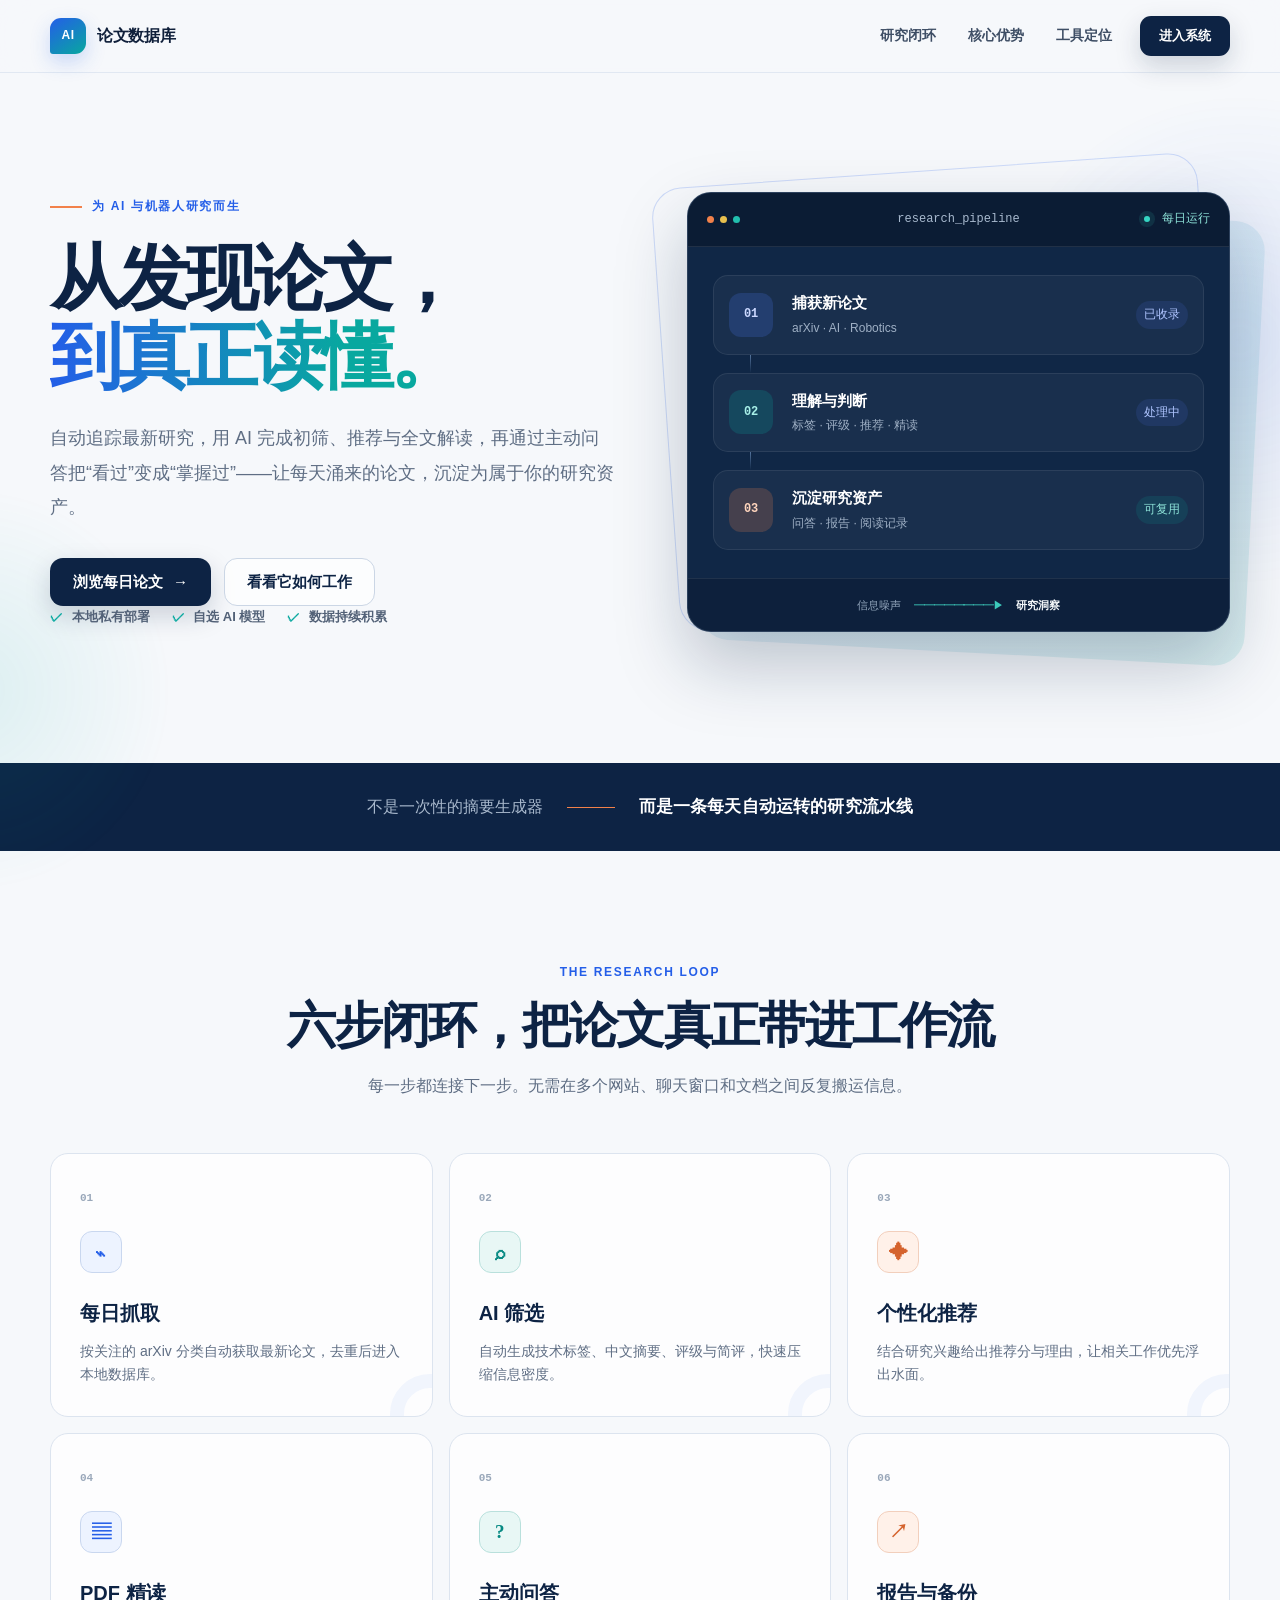
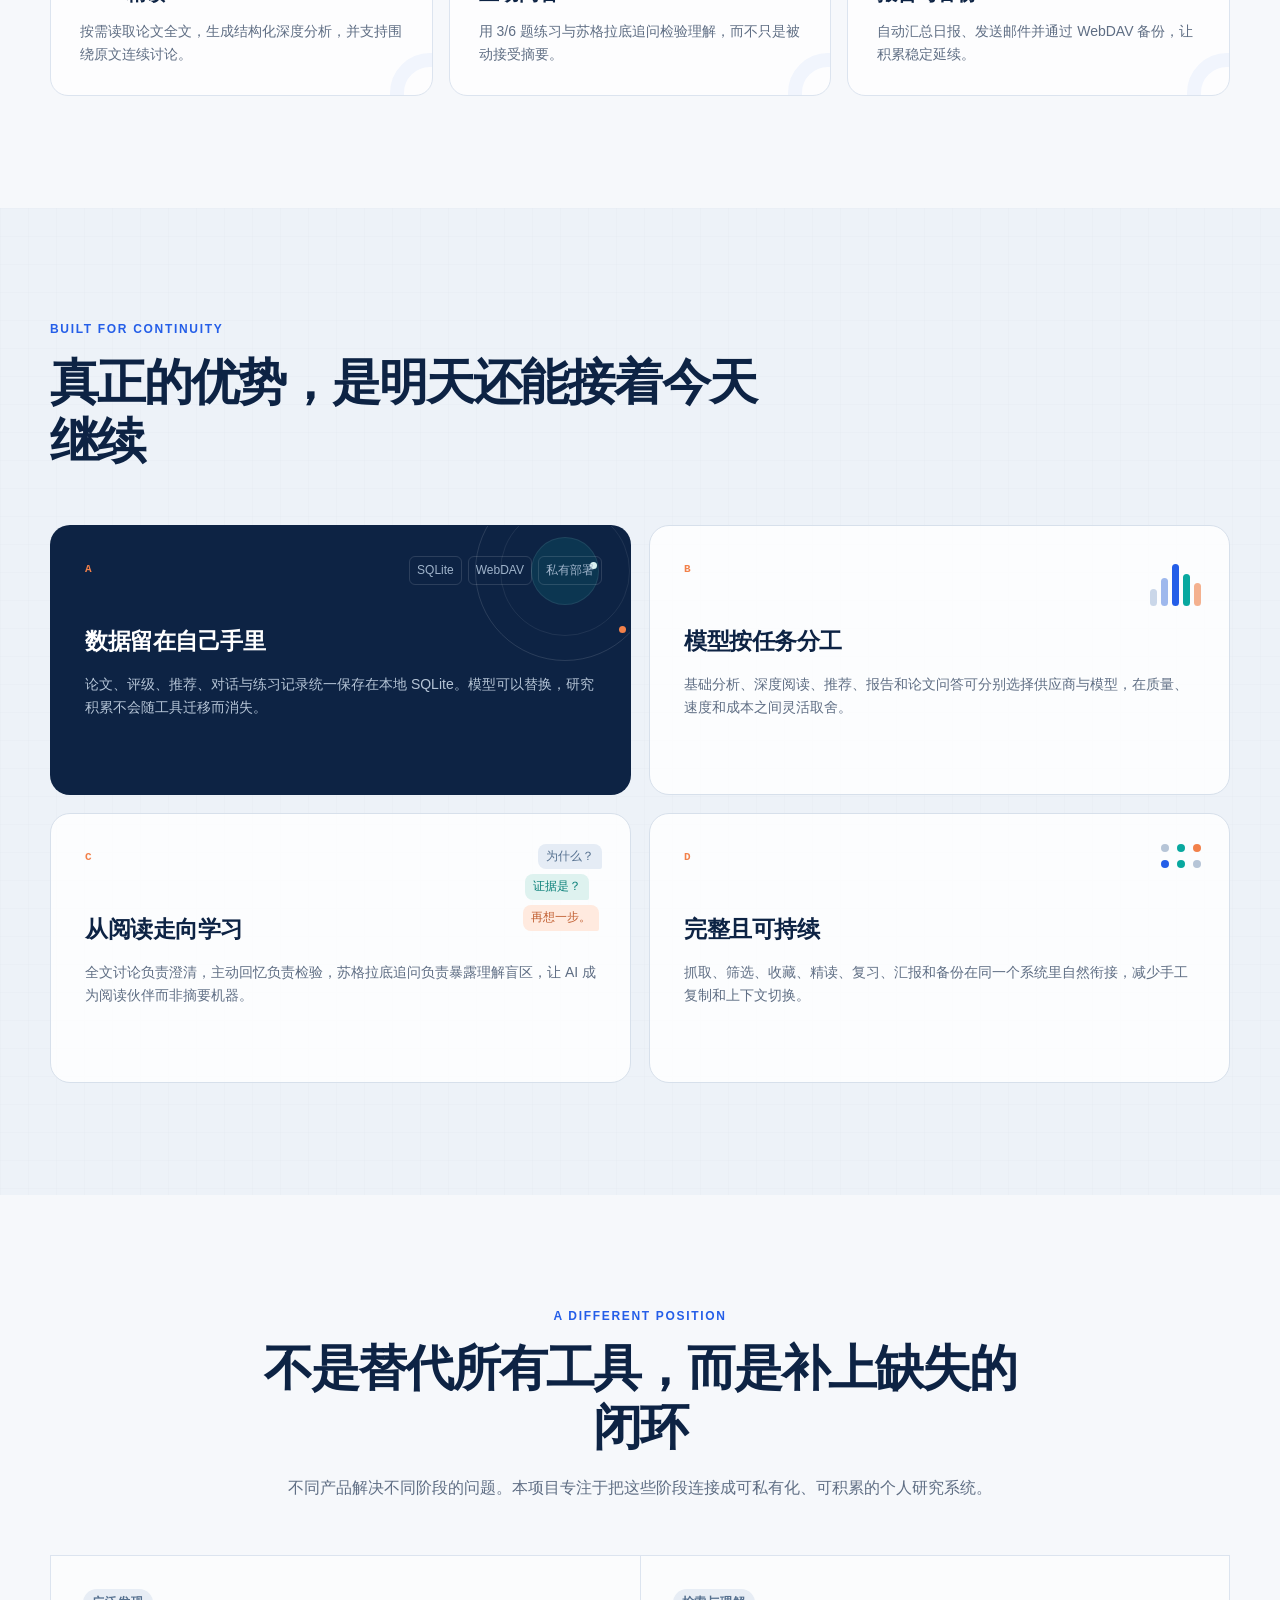
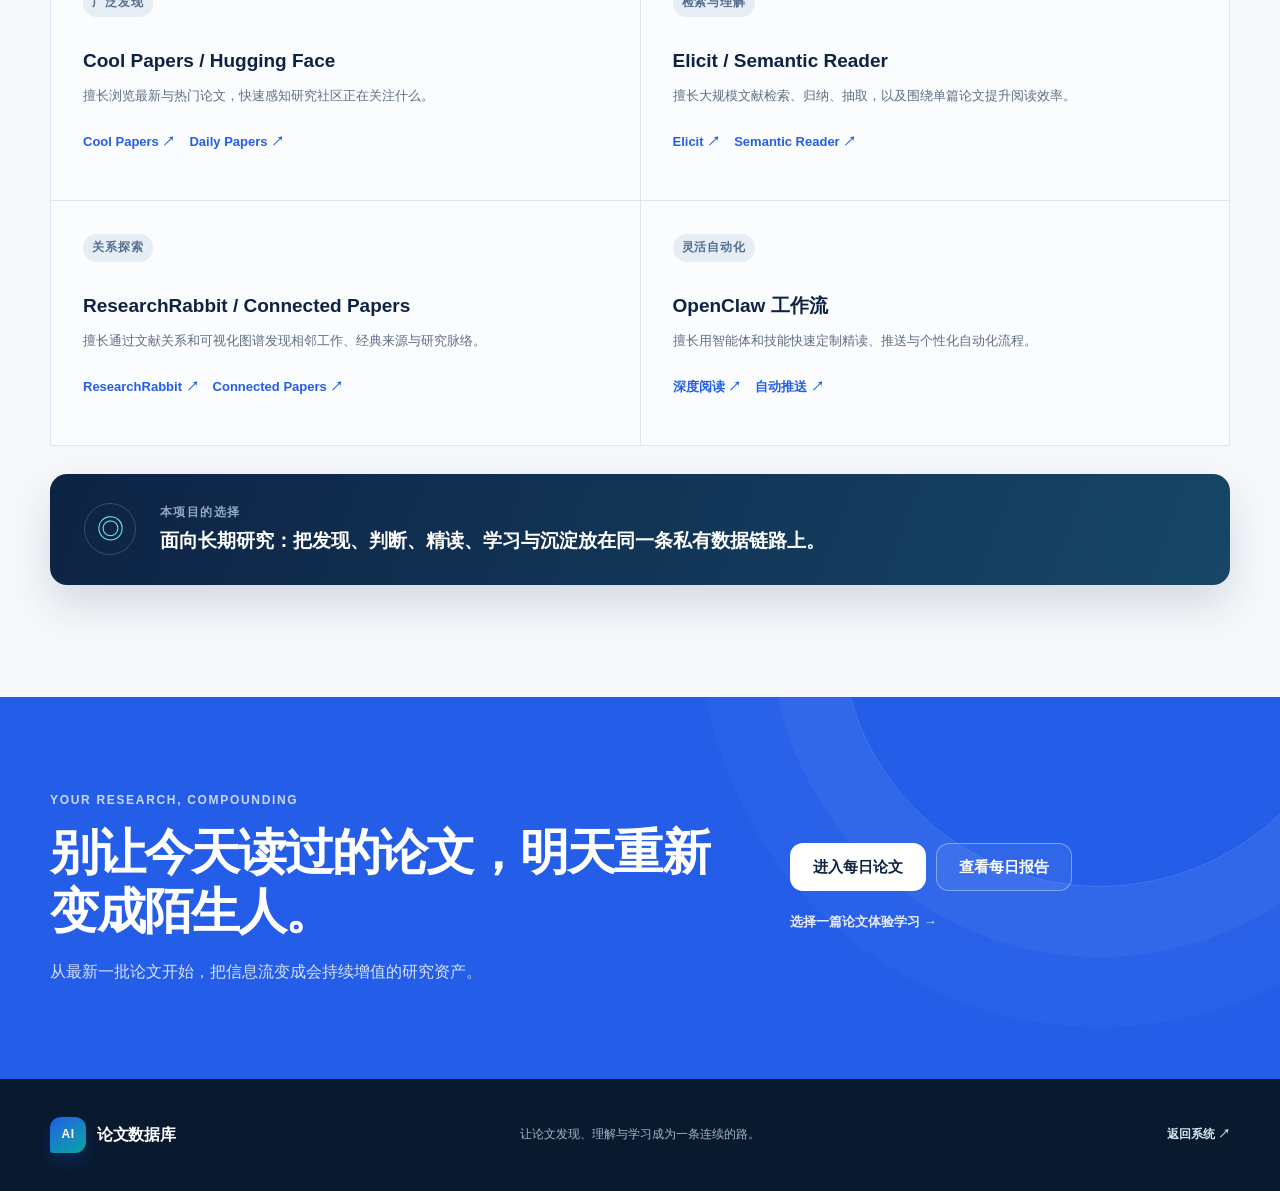
==== commit e2bd6399: "重构宣传页视觉与对比度，扩充 vision 内容 - vision 愿景页从深色主题整体转为亮色高对比度主题，消除暗底上   约 10 处低于 WCAG AA 的低对比度灰蓝（→箭头、眉标、列标题、 " ====
--- a/templates/about.html
+++ b/templates/about.html
@@ -7,7 +7,7 @@
     <title>项目介绍 - AI 论文数据库</title>
     <link rel="stylesheet" href="/static/promo.css">
 </head>
-<body class="promo-body promo-public">
+<body class="promo-body">
     <a class="promo-skip-link" href="#promo-main">跳到主要内容</a>
     <div class="promo-ambient promo-ambient-one" aria-hidden="true"></div>
     <div class="promo-ambient promo-ambient-two" aria-hidden="true"></div>
--- a/static/promo.css
+++ b/static/promo.css
@@ -33,7 +33,7 @@
     margin-top: 0;
 }
 
-.promo-body a {
+.promo-body a:where(:not(.promo-button):not(.promo-vision-button):not(.promo-text-link)) {
     color: inherit;
 }
 
@@ -141,7 +141,7 @@
     color: #3e4e65;
     text-decoration: none;
     font-size: 14px;
-    font-weight: 650;
+    font-weight: 600;
 }
 
 .promo-nav a:hover {
@@ -159,7 +159,7 @@
     border-radius: 13px;
     text-decoration: none;
     font-size: 15px;
-    font-weight: 750;
+    font-weight: 700;
     transition: transform 0.2s ease, box-shadow 0.2s ease, background 0.2s ease;
 }
 
@@ -211,7 +211,7 @@
 .promo-kicker {
     color: var(--promo-blue);
     font-size: 12px;
-    font-weight: 850;
+    font-weight: 800;
     letter-spacing: 0.14em;
     text-transform: uppercase;
 }
@@ -267,7 +267,7 @@
     color: #526177;
     list-style: none;
     font-size: 13px;
-    font-weight: 650;
+    font-weight: 600;
 }
 
 .promo-proof-list span {
@@ -318,7 +318,7 @@
     color: #a8b9ce;
     background: #0b1c34;
     font-family: ui-monospace, SFMono-Regular, Menlo, Consolas, monospace;
-    font-size: 11px;
+    font-size: 12px;
 }
 
 .promo-console-dots {
@@ -399,7 +399,7 @@
 
 .promo-signal-row small {
     color: #9fb0c5;
-    font-size: 11px;
+    font-size: 12px;
 }
 
 .promo-signal-state {
@@ -407,7 +407,7 @@
     border-radius: 999px;
     color: #afc5ff;
     background: rgba(76, 119, 243, 0.13);
-    font-size: 10px;
+    font-size: 12px;
 }
 
 .promo-signal-ready {
@@ -550,7 +550,7 @@
     color: #9aa8ba;
     font-family: ui-monospace, SFMono-Regular, Menlo, monospace;
     font-size: 11px;
-    font-weight: 750;
+    font-weight: 700;
 }
 
 .promo-step-icon {
@@ -617,6 +617,7 @@
 .promo-advantage-card h3 {
     position: relative;
     margin-bottom: 12px;
+    padding-right: 72px;
     color: var(--promo-navy);
     font-size: 23px;
     letter-spacing: -0.02em;
@@ -685,7 +686,7 @@
     border: 1px solid rgba(255, 255, 255, 0.13);
     border-radius: 6px;
     color: #9fb3ca;
-    font-size: 9px;
+    font-size: 12px;
 }
 
 .promo-meter {
@@ -713,7 +714,7 @@
     border-radius: 8px 8px 2px 8px;
     color: #55708f;
     background: #e5ecf5;
-    font-size: 9px;
+    font-size: 12px;
 }
 
 .promo-dialogue span:nth-child(2) { margin-right: 13px; color: #087f78; background: #def2ef; }
@@ -752,7 +753,7 @@
     border-radius: 999px;
     color: #55708f;
     background: #e7edf5;
-    font-size: 10px;
+    font-size: 12px;
     font-weight: 800;
     letter-spacing: 0.08em;
 }
@@ -778,8 +779,8 @@
 .promo-source-links a {
     color: var(--promo-blue);
     text-decoration: none;
-    font-size: 11px;
-    font-weight: 750;
+    font-size: 13px;
+    font-weight: 700;
 }
 
 .promo-source-links a:hover { text-decoration: underline; }
@@ -811,7 +812,7 @@
 .promo-positioning p {
     margin-bottom: 3px;
     color: #91a9c2;
-    font-size: 10px;
+    font-size: 12px;
     font-weight: 800;
     letter-spacing: 0.12em;
     text-transform: uppercase;
@@ -970,28 +971,30 @@
     }
 }
 
-/* ===== 实验室愿景版 ===== */
+/* ===== 实验室愿景版（亮色主题） ===== */
 .promo-vision {
-    --promo-vision-bg: #07111e;
-    --promo-vision-panel: #0b1928;
-    --promo-vision-panel-soft: #0e2032;
-    --promo-vision-line: rgba(159, 184, 207, 0.16);
-    --promo-vision-text: #eef7ff;
-    --promo-vision-muted: #91a7bb;
-    --promo-vision-cyan: #45e0d0;
-    --promo-vision-blue: #5d8cff;
-    --promo-vision-lime: #c7f36a;
+    --promo-vision-bg: #f6f8fb;
+    --promo-vision-panel: #ffffff;
+    --promo-vision-panel-soft: #eef2f8;
+    --promo-vision-line: #dce4ef;
+    --promo-vision-text: #10203b;
+    --promo-vision-muted: #5f6e84;
+    --promo-vision-cyan: #08a89f;
+    --promo-vision-teal-dark: #0c7269;
+    --promo-vision-blue: #245ee8;
+    --promo-vision-warm: #d9661e;
+    --promo-vision-navy: #0d2344;
     color: var(--promo-vision-text);
     background: var(--promo-vision-bg);
 }
 
 .promo-vision .promo-skip-link {
-    color: #07111e;
-    background: var(--promo-vision-cyan);
+    color: #fff;
+    background: var(--promo-vision-navy);
 }
 
 .promo-vision a:focus-visible {
-    outline-color: rgba(69, 224, 208, 0.65);
+    outline-color: rgba(36, 94, 232, 0.42);
 }
 
 .promo-vision-topbar {
@@ -999,7 +1002,7 @@
     z-index: 30;
     top: 0;
     border-bottom: 1px solid var(--promo-vision-line);
-    background: rgba(7, 17, 30, 0.88);
+    background: rgba(246, 248, 251, 0.88);
     backdrop-filter: blur(18px);
 }
 
@@ -1014,11 +1017,11 @@
     display: inline-flex;
     align-items: center;
     gap: 10px;
-    color: #d7e5f2;
+    color: var(--promo-vision-navy);
     text-decoration: none;
     font-family: ui-monospace, SFMono-Regular, Menlo, Consolas, monospace;
-    font-size: 11px;
-    font-weight: 750;
+    font-size: 13px;
+    font-weight: 700;
     letter-spacing: 0.08em;
 }
 
@@ -1027,10 +1030,10 @@
     width: 32px;
     height: 32px;
     place-items: center;
-    border: 1px solid rgba(69, 224, 208, 0.42);
+    border: 1px solid rgba(8, 168, 159, 0.35);
     border-radius: 4px;
     color: var(--promo-vision-cyan);
-    background: rgba(69, 224, 208, 0.06);
+    background: rgba(8, 168, 159, 0.08);
     font-size: 13px;
 }
 
@@ -1042,21 +1045,21 @@
 }
 
 .promo-vision-nav a {
-    color: var(--promo-vision-muted);
+    color: #3e4e65;
     text-decoration: none;
-    font-size: 12px;
-    font-weight: 650;
-}
-
-.promo-vision-nav a:hover { color: var(--promo-vision-cyan); }
+    font-size: 14px;
+    font-weight: 600;
+}
+
+.promo-vision-nav a:hover { color: var(--promo-vision-blue); }
 
 .promo-vision-edition {
     padding: 5px 9px;
     border: 1px solid var(--promo-vision-line);
     border-radius: 4px;
-    color: #71889e;
+    color: var(--promo-vision-muted);
     font-family: ui-monospace, SFMono-Regular, monospace;
-    font-size: 9px;
+    font-size: 12px;
     letter-spacing: 0.08em;
 }
 
@@ -1078,8 +1081,8 @@
     height: 520px;
     left: -220px;
     top: 65px;
-    opacity: 0.46;
-    background: radial-gradient(circle, rgba(61, 99, 180, 0.22), transparent 68%);
+    opacity: 0.5;
+    background: radial-gradient(circle, rgba(36, 94, 232, 0.10), transparent 68%);
     pointer-events: none;
 }
 
@@ -1091,11 +1094,11 @@
     padding: 5px 9px;
     border: 1px solid var(--promo-vision-line);
     border-radius: 4px;
-    color: #abc0d3;
-    background: rgba(255, 255, 255, 0.025);
+    color: #3e4e65;
+    background: #fff;
     font-family: ui-monospace, SFMono-Regular, Menlo, monospace;
-    font-size: 9px;
-    font-weight: 750;
+    font-size: 12px;
+    font-weight: 700;
     letter-spacing: 0.06em;
 }
 
@@ -1107,13 +1110,13 @@
     box-shadow: 0 0 10px currentColor;
 }
 
-.promo-status-current { color: var(--promo-vision-cyan); border-color: rgba(69, 224, 208, 0.26); background: rgba(69, 224, 208, 0.055); }
-.promo-status-next { color: #a9c0ff; border-color: rgba(93, 140, 255, 0.28); background: rgba(93, 140, 255, 0.07); }
-.promo-status-vision { color: var(--promo-vision-lime); border-color: rgba(199, 243, 106, 0.25); background: rgba(199, 243, 106, 0.06); }
+.promo-status-current { color: var(--promo-vision-teal-dark); border-color: rgba(8, 168, 159, 0.35); background: rgba(8, 168, 159, 0.08); }
+.promo-status-next { color: #1a44c9; border-color: rgba(36, 94, 232, 0.32); background: rgba(36, 94, 232, 0.07); }
+.promo-status-vision { color: var(--promo-vision-warm); border-color: rgba(217, 102, 30, 0.32); background: rgba(217, 102, 30, 0.07); }
 
 .promo-vision-hero h1 {
     margin: 25px 0 28px;
-    color: #f3f8fd;
+    color: var(--promo-vision-navy);
     font-size: clamp(47px, 5.1vw, 72px);
     line-height: 1.1;
     letter-spacing: -0.052em;
@@ -1121,7 +1124,7 @@
 
 .promo-vision-hero h1 span {
     color: transparent;
-    background: linear-gradient(92deg, #a7c7ff, var(--promo-vision-cyan));
+    background: linear-gradient(92deg, var(--promo-vision-blue), var(--promo-vision-cyan));
     background-clip: text;
     -webkit-background-clip: text;
 }
@@ -1149,37 +1152,40 @@
     padding: 0 20px;
     border: 1px solid var(--promo-vision-line);
     border-radius: 5px;
-    color: #d9e6f1;
-    background: rgba(255, 255, 255, 0.025);
+    color: var(--promo-vision-navy);
+    background: #fff;
     text-decoration: none;
-    font-size: 12px;
-    font-weight: 750;
+    font-size: 14px;
+    font-weight: 700;
     letter-spacing: 0.03em;
     transition: border-color 0.2s ease, color 0.2s ease, transform 0.2s ease;
 }
 
 .promo-vision-button:hover {
-    border-color: rgba(69, 224, 208, 0.45);
+    border-color: rgba(8, 168, 159, 0.45);
+    color: var(--promo-vision-navy);
+    transform: translateY(-2px);
+}
+
+.promo-vision-button-primary {
+    border-color: var(--promo-vision-teal-dark);
     color: #fff;
-    transform: translateY(-2px);
-}
-
-.promo-vision-button-primary {
-    border-color: var(--promo-vision-cyan);
-    color: #07111e;
-    background: var(--promo-vision-cyan);
-    box-shadow: 0 10px 34px rgba(69, 224, 208, 0.12);
+    background: var(--promo-vision-teal-dark);
+    box-shadow: 0 10px 34px rgba(12, 114, 105, 0.22);
 }
 
 .promo-vision-button-primary:hover {
-    color: #07111e;
-    background: #6de9dd;
-}
-
+    color: #fff;
+    background: #0a635b;
+}
+
+/* 主视觉图：保留深色控制台风格 */
 .promo-vision-diagram {
-    border: 1px solid var(--promo-vision-line);
-    background: rgba(11, 25, 40, 0.72);
-    box-shadow: 0 38px 80px rgba(0, 0, 0, 0.28);
+    border: 1px solid rgba(255, 255, 255, 0.12);
+    border-radius: 18px;
+    overflow: hidden;
+    background: #102746;
+    box-shadow: 0 38px 80px rgba(13, 35, 68, 0.22);
 }
 
 .promo-vision-diagram-head,
@@ -1189,32 +1195,32 @@
     justify-content: space-between;
     min-height: 47px;
     padding-inline: 16px;
-    color: #607b92;
+    color: #a8b9ce;
     font-family: ui-monospace, SFMono-Regular, monospace;
-    font-size: 9px;
+    font-size: 12px;
     letter-spacing: 0.06em;
 }
 
-.promo-vision-diagram-head { border-bottom: 1px solid var(--promo-vision-line); }
-.promo-vision-diagram-foot { border-top: 1px solid var(--promo-vision-line); }
-.promo-vision-diagram-foot strong { color: #a9bfce; font-weight: 600; }
-
-.promo-vision-online { color: var(--promo-vision-cyan); }
+.promo-vision-diagram-head { border-bottom: 1px solid rgba(255, 255, 255, 0.09); background: #0b1c34; }
+.promo-vision-diagram-foot { border-top: 1px solid rgba(255, 255, 255, 0.09); background: rgba(5, 17, 34, 0.4); }
+.promo-vision-diagram-foot strong { color: #f7fafc; font-weight: 600; }
+
+.promo-vision-online { color: #35d6c3; }
 .promo-vision-online i {
     display: inline-block;
     width: 6px;
     height: 6px;
     margin-right: 5px;
     border-radius: 50%;
-    background: var(--promo-vision-cyan);
-    box-shadow: 0 0 12px var(--promo-vision-cyan);
+    background: #35d6c3;
+    box-shadow: 0 0 12px #35d6c3;
 }
 
 .promo-vision-diagram-core {
     position: relative;
     min-height: 405px;
     overflow: hidden;
-    background-image: linear-gradient(rgba(131, 162, 188, 0.035) 1px, transparent 1px), linear-gradient(90deg, rgba(131, 162, 188, 0.035) 1px, transparent 1px);
+    background-image: linear-gradient(rgba(131, 162, 188, 0.05) 1px, transparent 1px), linear-gradient(90deg, rgba(131, 162, 188, 0.05) 1px, transparent 1px);
     background-size: 24px 24px;
 }
 
@@ -1227,9 +1233,9 @@
     transform: translate(-50%, -50%);
 }
 
-.promo-vision-ring { border: 1px solid rgba(116, 154, 184, 0.16); }
+.promo-vision-ring { border: 1px solid rgba(116, 154, 184, 0.22); }
 .promo-vision-ring-outer { width: 315px; height: 315px; border-style: dashed; animation: promo-vision-spin 40s linear infinite; }
-.promo-vision-ring-inner { width: 218px; height: 218px; box-shadow: 0 0 70px rgba(48, 123, 172, 0.07); animation: promo-vision-spin 28s linear reverse infinite; }
+.promo-vision-ring-inner { width: 218px; height: 218px; box-shadow: 0 0 70px rgba(48, 123, 172, 0.12); animation: promo-vision-spin 28s linear reverse infinite; }
 
 @keyframes promo-vision-spin {
     to { transform: translate(-50%, -50%) rotate(360deg); }
@@ -1242,16 +1248,16 @@
     flex-direction: column;
     align-items: center;
     justify-content: center;
-    border: 1px solid rgba(69, 224, 208, 0.32);
-    background: radial-gradient(circle at 50% 30%, rgba(69, 224, 208, 0.15), rgba(9, 25, 40, 0.94));
-    box-shadow: 0 0 55px rgba(69, 224, 208, 0.12), inset 0 0 35px rgba(69, 224, 208, 0.04);
+    border: 1px solid rgba(53, 214, 195, 0.38);
+    background: radial-gradient(circle at 50% 30%, rgba(53, 214, 195, 0.18), rgba(9, 25, 40, 0.94));
+    box-shadow: 0 0 55px rgba(53, 214, 195, 0.18), inset 0 0 35px rgba(53, 214, 195, 0.06);
 }
 
 .promo-vision-core small,
 .promo-vision-core span {
-    color: #69879d;
+    color: #9fb0c5;
     font-family: ui-monospace, SFMono-Regular, monospace;
-    font-size: 8px;
+    font-size: 12px;
     letter-spacing: 0.08em;
 }
 
@@ -1263,32 +1269,32 @@
     align-items: center;
     gap: 7px;
     padding: 6px 9px;
-    border: 1px solid var(--promo-vision-line);
-    color: #9bb0c2;
+    border: 1px solid rgba(159, 184, 207, 0.20);
+    color: #c3d2e2;
     background: #0b1c2c;
-    font-size: 9px;
-}
-
-.promo-vision-node i { width: 5px; height: 5px; border-radius: 50%; background: var(--promo-vision-blue); box-shadow: 0 0 8px var(--promo-vision-blue); }
+    font-size: 12px;
+}
+
+.promo-vision-node i { width: 5px; height: 5px; border-radius: 50%; background: #5d8cff; box-shadow: 0 0 8px #5d8cff; }
 .promo-vision-node-one { top: 48px; left: 50%; transform: translateX(-50%); }
 .promo-vision-node-two { top: 50%; right: 25px; transform: translateY(-50%); }
 .promo-vision-node-three { bottom: 45px; left: 50%; transform: translateX(-50%); }
 .promo-vision-node-four { top: 50%; left: 25px; transform: translateY(-50%); }
-.promo-vision-node-two i, .promo-vision-node-four i { background: var(--promo-vision-cyan); box-shadow: 0 0 8px var(--promo-vision-cyan); }
-.promo-vision-node-three i { background: var(--promo-vision-lime); box-shadow: 0 0 8px var(--promo-vision-lime); }
+.promo-vision-node-two i, .promo-vision-node-four i { background: #35d6c3; box-shadow: 0 0 8px #35d6c3; }
+.promo-vision-node-three i { background: #c7f36a; box-shadow: 0 0 8px #c7f36a; }
 
 .promo-friction {
     padding-block: 35px;
     border-block: 1px solid var(--promo-vision-line);
-    background: #091624;
+    background: var(--promo-vision-panel-soft);
 }
 
 .promo-vision-overline {
     margin-bottom: 17px;
-    color: #617f97;
+    color: var(--promo-vision-blue);
     font-family: ui-monospace, SFMono-Regular, Menlo, monospace;
-    font-size: 9px;
-    font-weight: 750;
+    font-size: 12px;
+    font-weight: 700;
     letter-spacing: 0.13em;
 }
 
@@ -1300,18 +1306,18 @@
 }
 
 .promo-friction-row span {
-    min-height: 58px;
+    min-height: 66px;
     display: flex;
     align-items: center;
     gap: 12px;
-    padding: 11px 15px;
+    padding: 13px 16px;
     border-right: 1px solid var(--promo-vision-line);
     border-bottom: 1px solid var(--promo-vision-line);
-    color: #b8c9d7;
-    font-size: 12px;
-}
-
-.promo-friction-row b { color: #49657c; font-family: ui-monospace, monospace; font-size: 9px; }
+    color: var(--promo-vision-text);
+    font-size: 14px;
+}
+
+.promo-friction-row b { color: var(--promo-vision-blue); font-family: ui-monospace, monospace; font-size: 12px; }
 
 .promo-vision-section {
     padding-block: 118px;
@@ -1319,7 +1325,7 @@
 
 .promo-vision-section-panel {
     border-block: 1px solid var(--promo-vision-line);
-    background: #091725;
+    background: var(--promo-vision-panel-soft);
 }
 
 .promo-vision-heading {
@@ -1334,7 +1340,7 @@
 .promo-vision-heading h2,
 .promo-vision-close h2 {
     margin-bottom: 0;
-    color: #edf5fc;
+    color: var(--promo-vision-navy);
     font-size: clamp(35px, 4vw, 52px);
     line-height: 1.23;
     letter-spacing: -0.043em;
@@ -1355,7 +1361,7 @@
     display: grid;
     grid-template-columns: 1fr 1.15fr 1fr;
     border: 1px solid var(--promo-vision-line);
-    background: rgba(11, 25, 40, 0.58);
+    background: #fff;
 }
 
 .promo-capability-column { padding: 30px 25px; }
@@ -1364,10 +1370,10 @@
 
 .promo-capability-label {
     margin-bottom: 22px;
-    color: #688399;
+    color: var(--promo-vision-blue);
     font-family: ui-monospace, SFMono-Regular, monospace;
-    font-size: 9px;
-    font-weight: 750;
+    font-size: 12px;
+    font-weight: 700;
     letter-spacing: 0.12em;
     text-transform: uppercase;
 }
@@ -1377,13 +1383,13 @@
     grid-template-columns: 30px 1fr;
     gap: 12px;
     padding: 16px 0;
-    border-top: 1px solid rgba(159, 184, 207, 0.10);
-}
-
-.promo-capability-item > span { color: #446178; font-family: ui-monospace, monospace; font-size: 9px; }
+    border-top: 1px solid rgba(220, 228, 239, 0.7);
+}
+
+.promo-capability-item > span { color: var(--promo-vision-blue); font-family: ui-monospace, monospace; font-size: 12px; }
 .promo-capability-item strong, .promo-capability-item small { display: block; }
-.promo-capability-item strong { margin-bottom: 4px; color: #d9e6f1; font-size: 13px; }
-.promo-capability-item small { color: #6f899d; font-size: 9px; }
+.promo-capability-item strong { margin-bottom: 4px; color: var(--promo-vision-navy); font-size: 14px; }
+.promo-capability-item small { color: var(--promo-vision-muted); font-size: 12px; }
 
 .promo-capability-engine {
     align-self: stretch;
@@ -1391,13 +1397,13 @@
     flex-direction: column;
     justify-content: center;
     padding: 31px;
-    background: radial-gradient(circle at center, rgba(69, 224, 208, 0.08), transparent 68%);
+    background: radial-gradient(circle at center, rgba(8, 168, 159, 0.08), transparent 68%);
 }
 
 .promo-engine-title { margin-bottom: 26px; text-align: center; }
 .promo-engine-title small, .promo-engine-title strong { display: block; }
-.promo-engine-title small { margin-bottom: 5px; color: var(--promo-vision-cyan); font-family: ui-monospace, monospace; font-size: 8px; letter-spacing: 0.12em; }
-.promo-engine-title strong { color: #e6f2f8; font-size: 18px; }
+.promo-engine-title small { margin-bottom: 5px; color: var(--promo-vision-teal-dark); font-family: ui-monospace, monospace; font-size: 12px; letter-spacing: 0.12em; }
+.promo-engine-title strong { color: var(--promo-vision-navy); font-size: 18px; }
 
 .promo-engine-grid {
     display: grid;
@@ -1407,17 +1413,17 @@
 
 .promo-engine-grid span {
     display: grid;
-    min-height: 58px;
+    min-height: 66px;
     place-items: center;
     border: 1px solid var(--promo-vision-line);
-    color: #a5bbca;
-    background: rgba(8, 22, 35, 0.68);
+    color: #3e4e65;
+    background: var(--promo-vision-panel-soft);
     text-align: center;
-    font-size: 9px;
-}
-
-.promo-engine-grid span:nth-child(2), .promo-engine-grid span:nth-child(5) { border-color: rgba(69, 224, 208, 0.23); color: #bdeee9; }
-.promo-engine-note { margin-top: 17px; color: #587288; text-align: center; font-size: 8px; }
+    font-size: 12px;
+}
+
+.promo-engine-grid span:nth-child(2), .promo-engine-grid span:nth-child(5) { border-color: rgba(8, 168, 159, 0.30); color: var(--promo-vision-teal-dark); background: rgba(8, 168, 159, 0.06); }
+.promo-engine-note { margin-top: 17px; color: var(--promo-vision-muted); text-align: center; font-size: 12px; }
 
 .promo-current-foundation {
     min-height: 64px;
@@ -1427,9 +1433,9 @@
     gap: 22px;
     border: 1px solid var(--promo-vision-line);
     border-top: 0;
-    color: #7f98aa;
-    background: #091624;
-    font-size: 9px;
+    color: var(--promo-vision-muted);
+    background: var(--promo-vision-panel-soft);
+    font-size: 12px;
 }
 
 .promo-current-foundation i { width: 3px; height: 3px; border-radius: 50%; background: var(--promo-vision-cyan); }
@@ -1442,14 +1448,14 @@
 }
 
 .promo-impact-card {
-    min-height: 235px;
+    min-height: 270px;
     padding: 30px;
     border-right: 1px solid var(--promo-vision-line);
     border-bottom: 1px solid var(--promo-vision-line);
-    background: rgba(13, 31, 48, 0.55);
-}
-
-.promo-impact-index { color: #456277; font-family: ui-monospace, monospace; font-size: 9px; }
+    background: #fff;
+}
+
+.promo-impact-index { color: var(--promo-vision-blue); font-family: ui-monospace, monospace; font-size: 12px; }
 
 .promo-impact-transition {
     display: flex;
@@ -1459,10 +1465,10 @@
     font-size: 17px;
 }
 
-.promo-impact-transition span { color: #6d8497; }
-.promo-impact-transition i { color: #436177; font-style: normal; }
-.promo-impact-transition strong { color: var(--promo-vision-cyan); }
-.promo-impact-card p { max-width: 500px; margin-bottom: 0; color: #8199ac; font-size: 12px; }
+.promo-impact-transition span { color: var(--promo-vision-muted); }
+.promo-impact-transition i { color: var(--promo-vision-muted); font-style: normal; }
+.promo-impact-transition strong { color: var(--promo-vision-teal-dark); }
+.promo-impact-card p { max-width: 500px; margin-bottom: 0; color: var(--promo-vision-muted); font-size: 14px; }
 
 .promo-use-cases {
     margin-top: 50px;
@@ -1471,17 +1477,64 @@
 .promo-use-case-row {
     display: grid;
     grid-template-columns: repeat(4, 1fr);
-    gap: 8px;
-}
-
-.promo-use-case-row span {
-    min-height: 54px;
-    display: grid;
-    place-items: center;
+    gap: 10px;
+}
+
+.promo-use-case-row article {
+    min-height: 150px;
+    display: flex;
+    flex-direction: column;
+    gap: 9px;
+    padding: 20px;
     border: 1px solid var(--promo-vision-line);
-    color: #afc0ce;
-    background: rgba(255, 255, 255, 0.02);
-    font-size: 11px;
+    background: #fff;
+}
+
+.promo-use-case-row strong {
+    color: var(--promo-vision-navy);
+    font-size: 14px;
+    font-weight: 700;
+}
+
+.promo-use-case-row small {
+    color: var(--promo-vision-muted);
+    font-size: 12px;
+    line-height: 1.7;
+}
+
+.promo-deploy-row {
+    display: grid;
+    grid-template-columns: repeat(4, 1fr);
+    gap: 10px;
+    margin-top: 22px;
+    border: 1px solid var(--promo-vision-line);
+    border-top: 0;
+}
+
+.promo-deploy-item {
+    min-height: 118px;
+    display: flex;
+    flex-direction: column;
+    gap: 7px;
+    padding: 18px 20px;
+    border-left: 1px solid var(--promo-vision-line);
+    color: var(--promo-vision-text);
+    background: #fff;
+}
+
+.promo-deploy-item:first-child { border-left: 0; }
+
+.promo-deploy-item strong {
+    color: var(--promo-vision-teal-dark);
+    font-size: 13px;
+    font-weight: 700;
+    letter-spacing: 0.02em;
+}
+
+.promo-deploy-item small {
+    color: var(--promo-vision-muted);
+    font-size: 12px;
+    line-height: 1.7;
 }
 
 .promo-competition-board { margin-top: 10px; }
@@ -1490,9 +1543,9 @@
     display: flex;
     justify-content: space-between;
     padding: 8px 10px;
-    color: #4f6c82;
+    color: var(--promo-vision-muted);
     font-family: ui-monospace, monospace;
-    font-size: 8px;
+    font-size: 12px;
     letter-spacing: 0.08em;
 }
 
@@ -1510,34 +1563,35 @@
     padding: 25px;
     border-right: 1px solid var(--promo-vision-line);
     border-bottom: 1px solid var(--promo-vision-line);
-    background: rgba(10, 24, 38, 0.72);
-}
-
-.promo-competitor-code { color: #4d6c84; font-family: ui-monospace, monospace; font-size: 8px; letter-spacing: 0.1em; }
-.promo-competitor-card h3 { min-height: 50px; margin: 52px 0 12px; color: #dce8f1; font-size: 15px; line-height: 1.45; }
-.promo-competitor-card p { min-height: 60px; color: #7890a3; font-size: 11px; }
+    background: rgba(255, 255, 255, 0.6);
+}
+
+.promo-competitor-code { color: var(--promo-vision-blue); font-family: ui-monospace, monospace; font-size: 12px; letter-spacing: 0.1em; }
+.promo-competitor-card h3 { min-height: 56px; margin: 52px 0 12px; color: var(--promo-vision-navy); font-size: 16px; line-height: 1.45; }
+.promo-competitor-card p { min-height: 70px; color: var(--promo-vision-muted); font-size: 13px; }
 .promo-competitor-card > div:last-child { display: flex; flex-direction: column; align-items: flex-start; gap: 4px; }
-.promo-competitor-card a { color: #799adf; text-decoration: none; font-size: 9px; }
-.promo-competitor-card a:hover { color: #a8c0f4; text-decoration: underline; }
+.promo-competitor-card a { color: var(--promo-vision-blue); text-decoration: none; font-size: 12px; }
+.promo-competitor-card a:hover { color: #1a44c9; text-decoration: underline; }
 
 .promo-competitor-us {
-    grid-column: 2 / 4;
-    min-height: 300px;
+    grid-column: 1 / -1;
+    min-height: 230px;
     position: relative;
-    border: 1px solid rgba(69, 224, 208, 0.30);
-    background: linear-gradient(135deg, rgba(69, 224, 208, 0.09), rgba(11, 25, 40, 0.86));
-    box-shadow: inset 0 0 60px rgba(69, 224, 208, 0.025);
-}
-
-.promo-competitor-us .promo-status { position: absolute; top: 23px; right: 23px; }
-.promo-competitor-us h3 { min-height: auto; margin-top: 54px; color: #e8fffc; font-size: 22px; }
-.promo-competitor-us p { min-height: auto; max-width: 580px; font-size: 12px; }
+    border: 1px solid rgba(13, 35, 68, 0.4);
+    background: linear-gradient(135deg, var(--promo-vision-navy), #174667);
+    box-shadow: 0 20px 44px rgba(13, 35, 68, 0.14);
+}
+
+.promo-competitor-us .promo-status { position: absolute; top: 23px; right: 23px; color: #35d6c3; border-color: rgba(53, 214, 195, 0.4); background: rgba(53, 214, 195, 0.1); }
+.promo-competitor-us .promo-status i { color: #35d6c3; }
+.promo-competitor-us h3 { min-height: auto; margin-top: 54px; color: #fff; font-size: 22px; }
+.promo-competitor-us p { min-height: auto; max-width: 580px; color: #b5c4d6; font-size: 14px; }
 .promo-competitor-us ul { display: flex; flex-wrap: wrap; gap: 6px; margin: 24px 0 0; padding: 0; list-style: none; }
-.promo-competitor-us li { padding: 5px 8px; border: 1px solid rgba(69, 224, 208, 0.18); color: #91d9d2; font-size: 8px; }
+.promo-competitor-us li { padding: 5px 8px; border: 1px solid rgba(255, 255, 255, 0.18); color: #cfe9e5; font-size: 12px; }
 
 .promo-roadmap-section {
     border-top: 1px solid var(--promo-vision-line);
-    background: #081522;
+    background: var(--promo-vision-panel-soft);
 }
 
 .promo-roadmap {
@@ -1565,11 +1619,11 @@
     place-items: center;
     border: 1px solid var(--promo-vision-line);
     border-radius: 50%;
-    color: #678198;
-    background: #081522;
+    color: var(--promo-vision-navy);
+    background: #fff;
     transform: translateX(50%);
     font-family: ui-monospace, monospace;
-    font-size: 10px;
+    font-size: 13px;
 }
 
 .promo-roadmap-marker i {
@@ -1580,23 +1634,23 @@
     right: -4px;
     border-radius: 50%;
     background: var(--promo-vision-blue);
-    box-shadow: 0 0 14px var(--promo-vision-blue);
-}
-
-.promo-roadmap-phase:last-child .promo-roadmap-marker i { background: var(--promo-vision-lime); box-shadow: 0 0 14px var(--promo-vision-lime); }
+    box-shadow: 0 0 14px rgba(36, 94, 232, 0.5);
+}
+
+.promo-roadmap-phase:last-child .promo-roadmap-marker i { background: var(--promo-vision-warm); box-shadow: 0 0 14px rgba(217, 102, 30, 0.5); }
 .promo-roadmap-content { padding: 0 0 70px 68px; }
 .promo-roadmap-meta { display: flex; align-items: center; justify-content: space-between; margin-bottom: 23px; }
-.promo-roadmap-meta > span { color: #506d83; font-family: ui-monospace, monospace; font-size: 9px; letter-spacing: 0.08em; }
-.promo-roadmap-content h3 { margin-bottom: 13px; color: #e3edf5; font-size: 30px; letter-spacing: -0.03em; }
-.promo-roadmap-content > p { max-width: 810px; color: #8199ac; font-size: 13px; }
+.promo-roadmap-meta > span { color: var(--promo-vision-muted); font-family: ui-monospace, monospace; font-size: 12px; letter-spacing: 0.08em; }
+.promo-roadmap-content h3 { margin-bottom: 13px; color: var(--promo-vision-navy); font-size: 30px; letter-spacing: -0.03em; }
+.promo-roadmap-content > p { max-width: 810px; color: var(--promo-vision-muted); font-size: 14px; }
 .promo-roadmap-content ul { display: grid; grid-template-columns: repeat(2, 1fr); gap: 8px; margin: 29px 0 0; padding: 0; list-style: none; }
-.promo-roadmap-content li { min-height: 49px; display: flex; align-items: center; padding: 10px 14px; border: 1px solid var(--promo-vision-line); color: #9fb2c1; background: rgba(255, 255, 255, 0.015); font-size: 10px; }
+.promo-roadmap-content li { min-height: 58px; display: flex; align-items: center; padding: 12px 16px; border: 1px solid var(--promo-vision-line); color: var(--promo-vision-text); background: #fff; font-size: 13px; }
 .promo-roadmap-content li::before { content: "+"; margin-right: 10px; color: var(--promo-vision-cyan); font-family: ui-monospace, monospace; }
 
 .promo-vision-close {
     padding-block: 105px;
-    border-top: 1px solid var(--promo-vision-line);
-    background: radial-gradient(circle at 20% 50%, rgba(52, 112, 177, 0.16), transparent 34%), #0b1928;
+    border-top: 1px solid var(--promo-vision-navy);
+    background: radial-gradient(circle at 20% 50%, rgba(36, 94, 232, 0.18), transparent 34%), var(--promo-vision-navy);
 }
 
 .promo-vision-close-inner {
@@ -1607,18 +1661,19 @@
 }
 
 .promo-vision-close-index {
-    color: var(--promo-vision-cyan);
+    color: #35d6c3;
     font-family: Georgia, serif;
     font-size: 78px;
     line-height: 1;
 }
 
-.promo-vision-close h2 { font-size: clamp(32px, 3.5vw, 48px); }
-.promo-vision-close p:last-child { max-width: 770px; margin: 18px 0 0; color: var(--promo-vision-muted); font-size: 13px; }
+.promo-vision-close h2 { color: #fff; font-size: clamp(32px, 3.5vw, 48px); }
+.promo-vision-close .promo-vision-overline { color: #35d6c3; }
+.promo-vision-close p:last-child { max-width: 770px; margin: 18px 0 0; color: #b5c4d6; font-size: 14px; }
 
 .promo-vision-footer {
     border-top: 1px solid var(--promo-vision-line);
-    background: #050c15;
+    background: #09192e;
 }
 
 .promo-vision-footer > div {
@@ -1627,13 +1682,13 @@
     grid-template-columns: 1fr auto 1fr;
     align-items: center;
     gap: 20px;
-    color: #496479;
+    color: #a6b5c8;
     font-family: ui-monospace, monospace;
-    font-size: 8px;
+    font-size: 12px;
     letter-spacing: 0.08em;
 }
 
-.promo-vision-footer a { justify-self: end; color: #7891a5; text-decoration: none; }
+.promo-vision-footer a { justify-self: end; color: #d9e3ef; text-decoration: none; }
 
 @media (max-width: 1020px) {
     .promo-vision-nav { display: none; }
@@ -1675,6 +1730,9 @@
     .promo-capability-column:last-child { border-top: 1px solid var(--promo-vision-line); }
     .promo-current-foundation { flex-wrap: wrap; gap: 9px 14px; padding: 18px; }
     .promo-use-case-row { grid-template-columns: repeat(2, 1fr); }
+    .promo-deploy-row { grid-template-columns: repeat(2, 1fr); }
+    .promo-deploy-item:nth-child(3) { border-left: 0; }
+    .promo-deploy-item:nth-child(odd) { border-left: 0; }
     .promo-competitor-card { min-height: 245px; }
     .promo-competitor-card h3 { margin-top: 35px; }
     .promo-roadmap-phase { grid-template-columns: 42px 1fr; }
@@ -1696,6 +1754,9 @@
     .promo-vision-diagram-foot { align-items: flex-start; flex-direction: column; justify-content: center; gap: 3px; }
     .promo-friction-row { grid-template-columns: 1fr; }
     .promo-use-case-row { grid-template-columns: 1fr; }
+    .promo-deploy-row { grid-template-columns: 1fr; }
+    .promo-deploy-item { border-left: 0; border-top: 1px solid var(--promo-vision-line); }
+    .promo-deploy-item:first-child { border-top: 0; }
     .promo-impact-transition { align-items: flex-start; flex-direction: column; gap: 3px; }
     .promo-impact-transition i { display: none; }
     .promo-roadmap-content h3 { font-size: 25px; }
